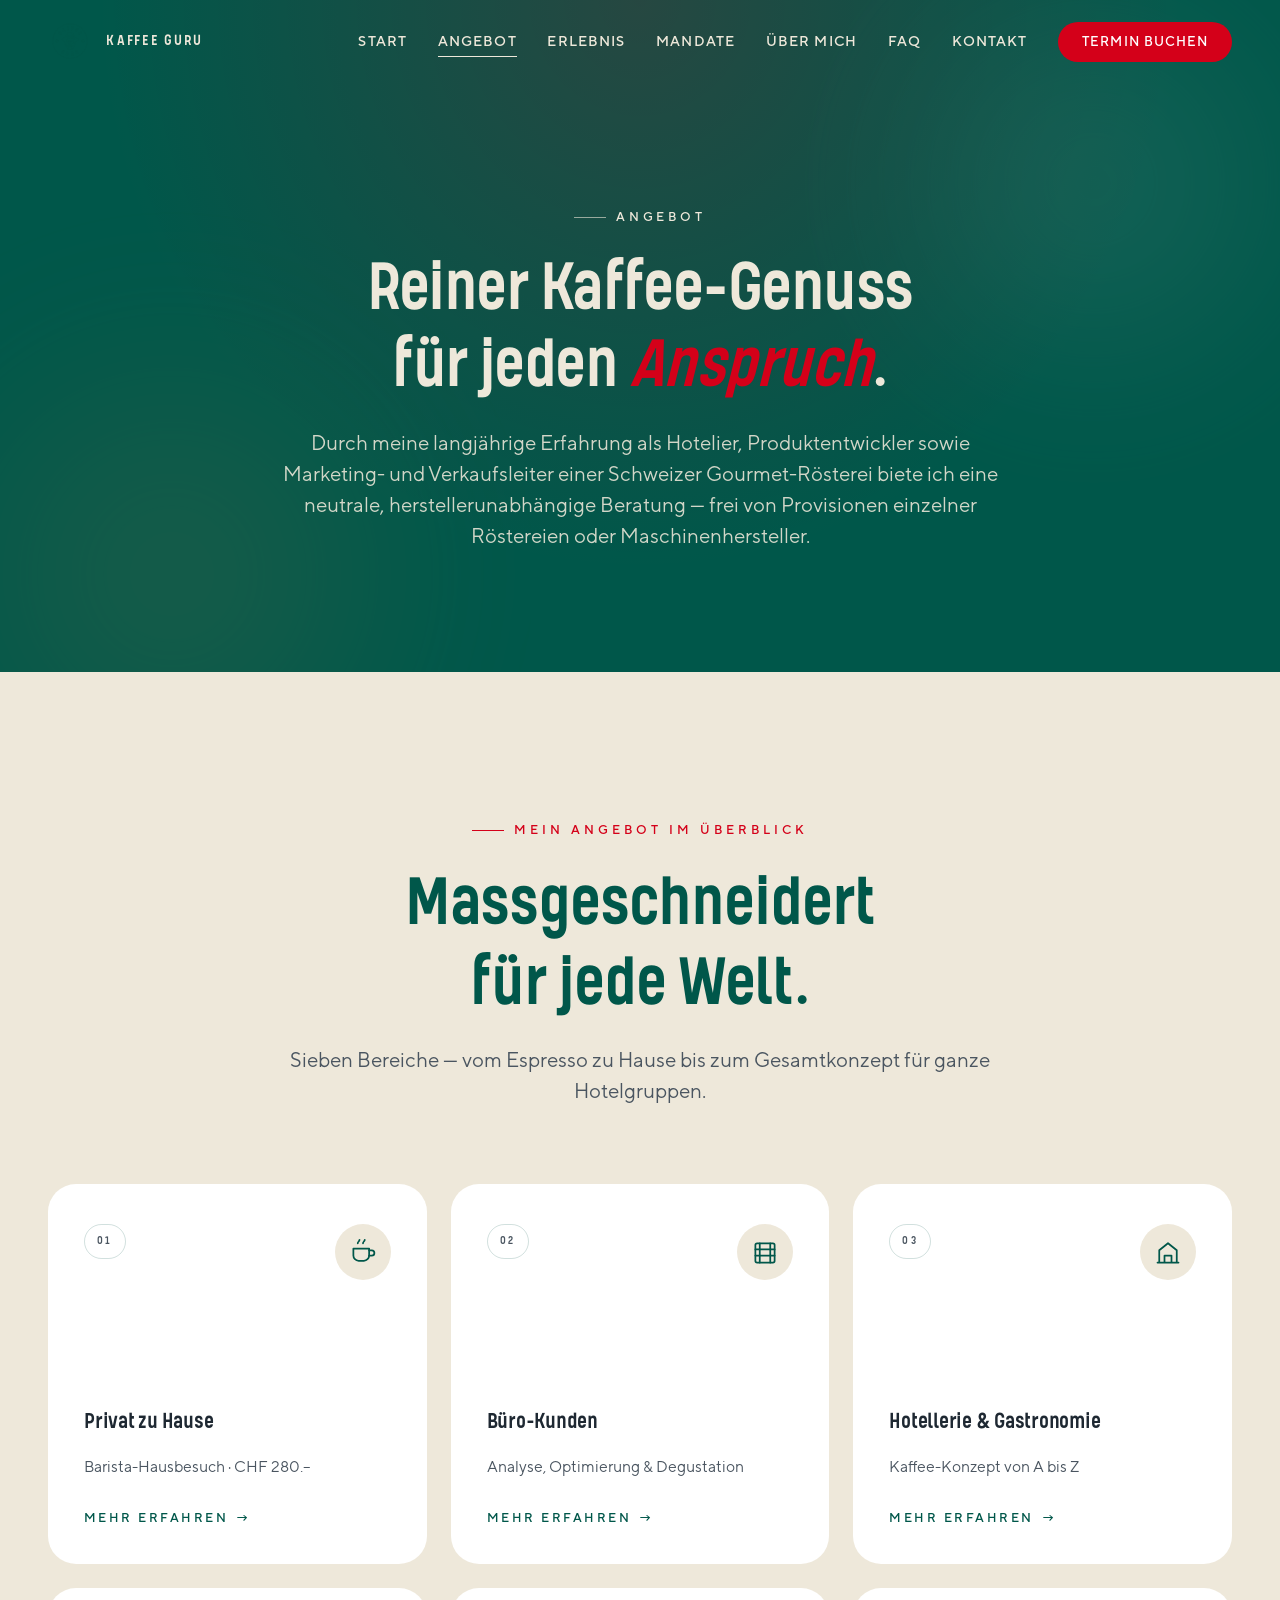
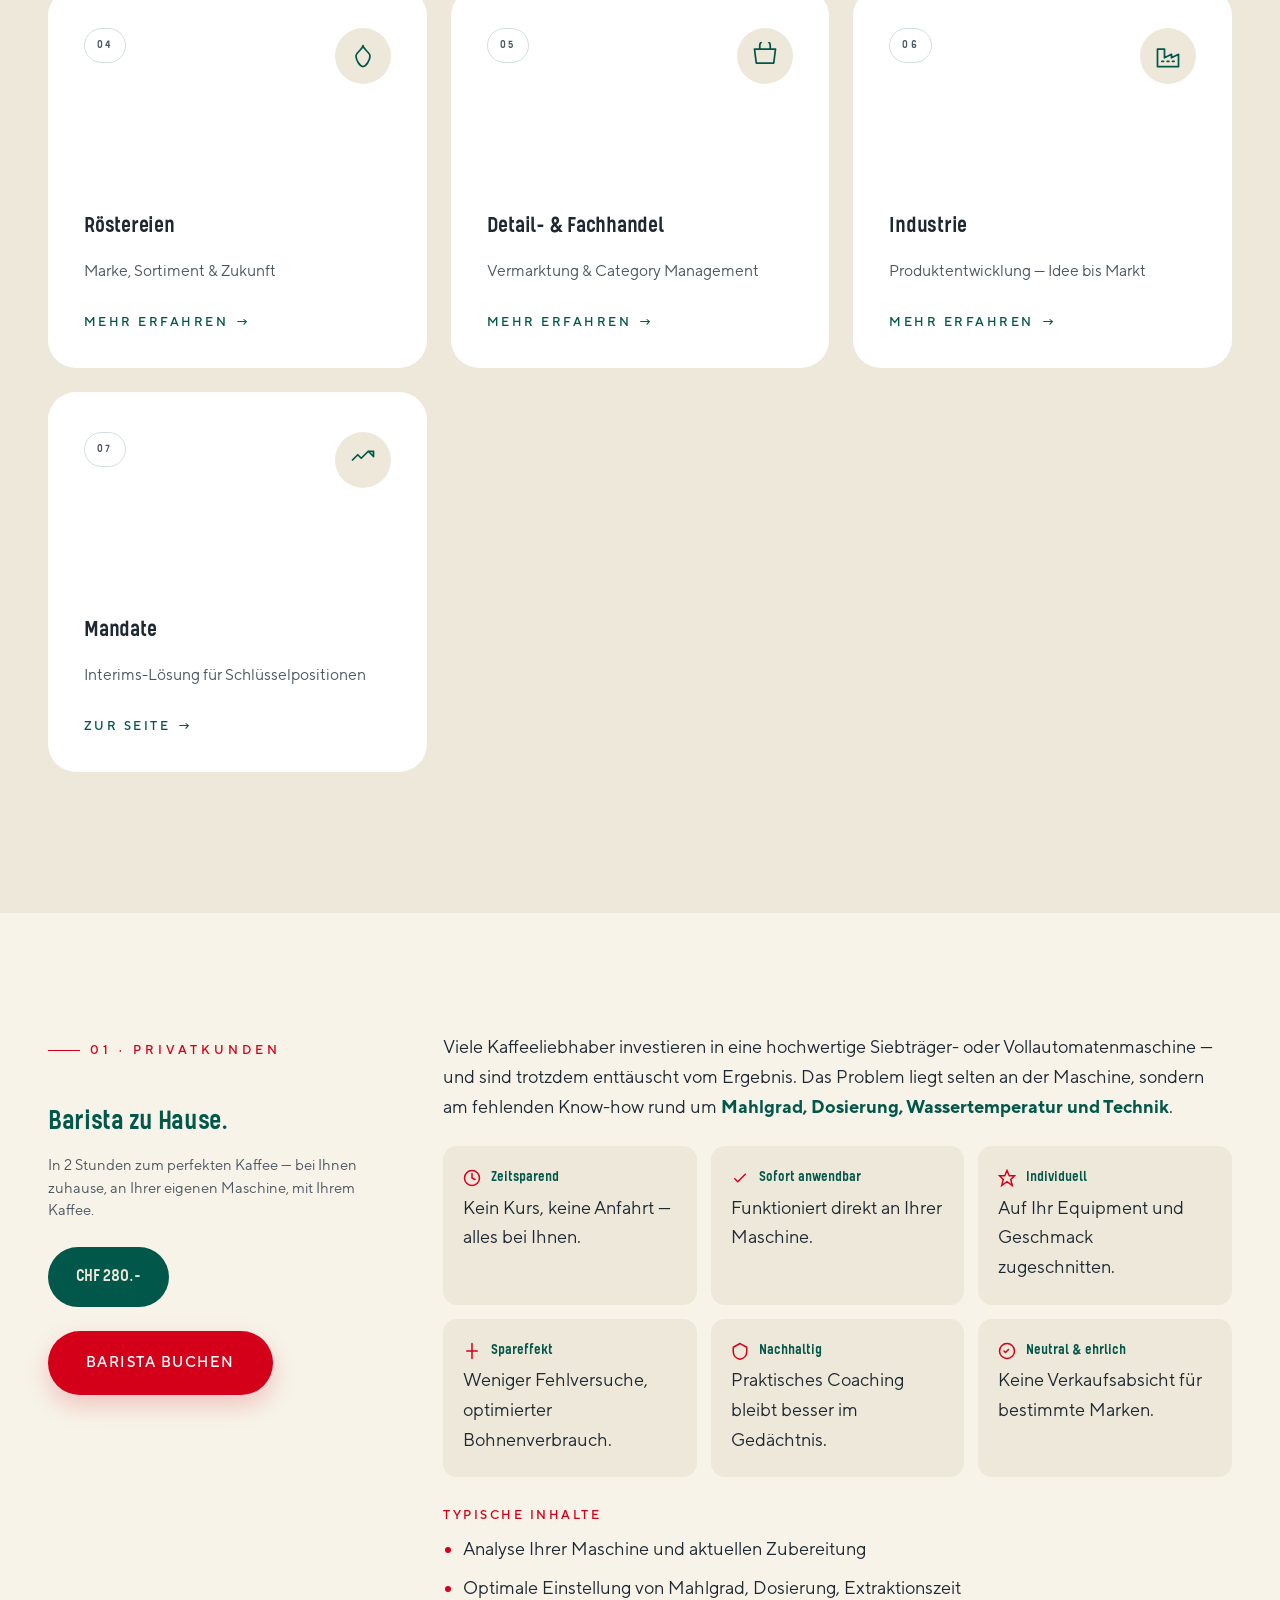
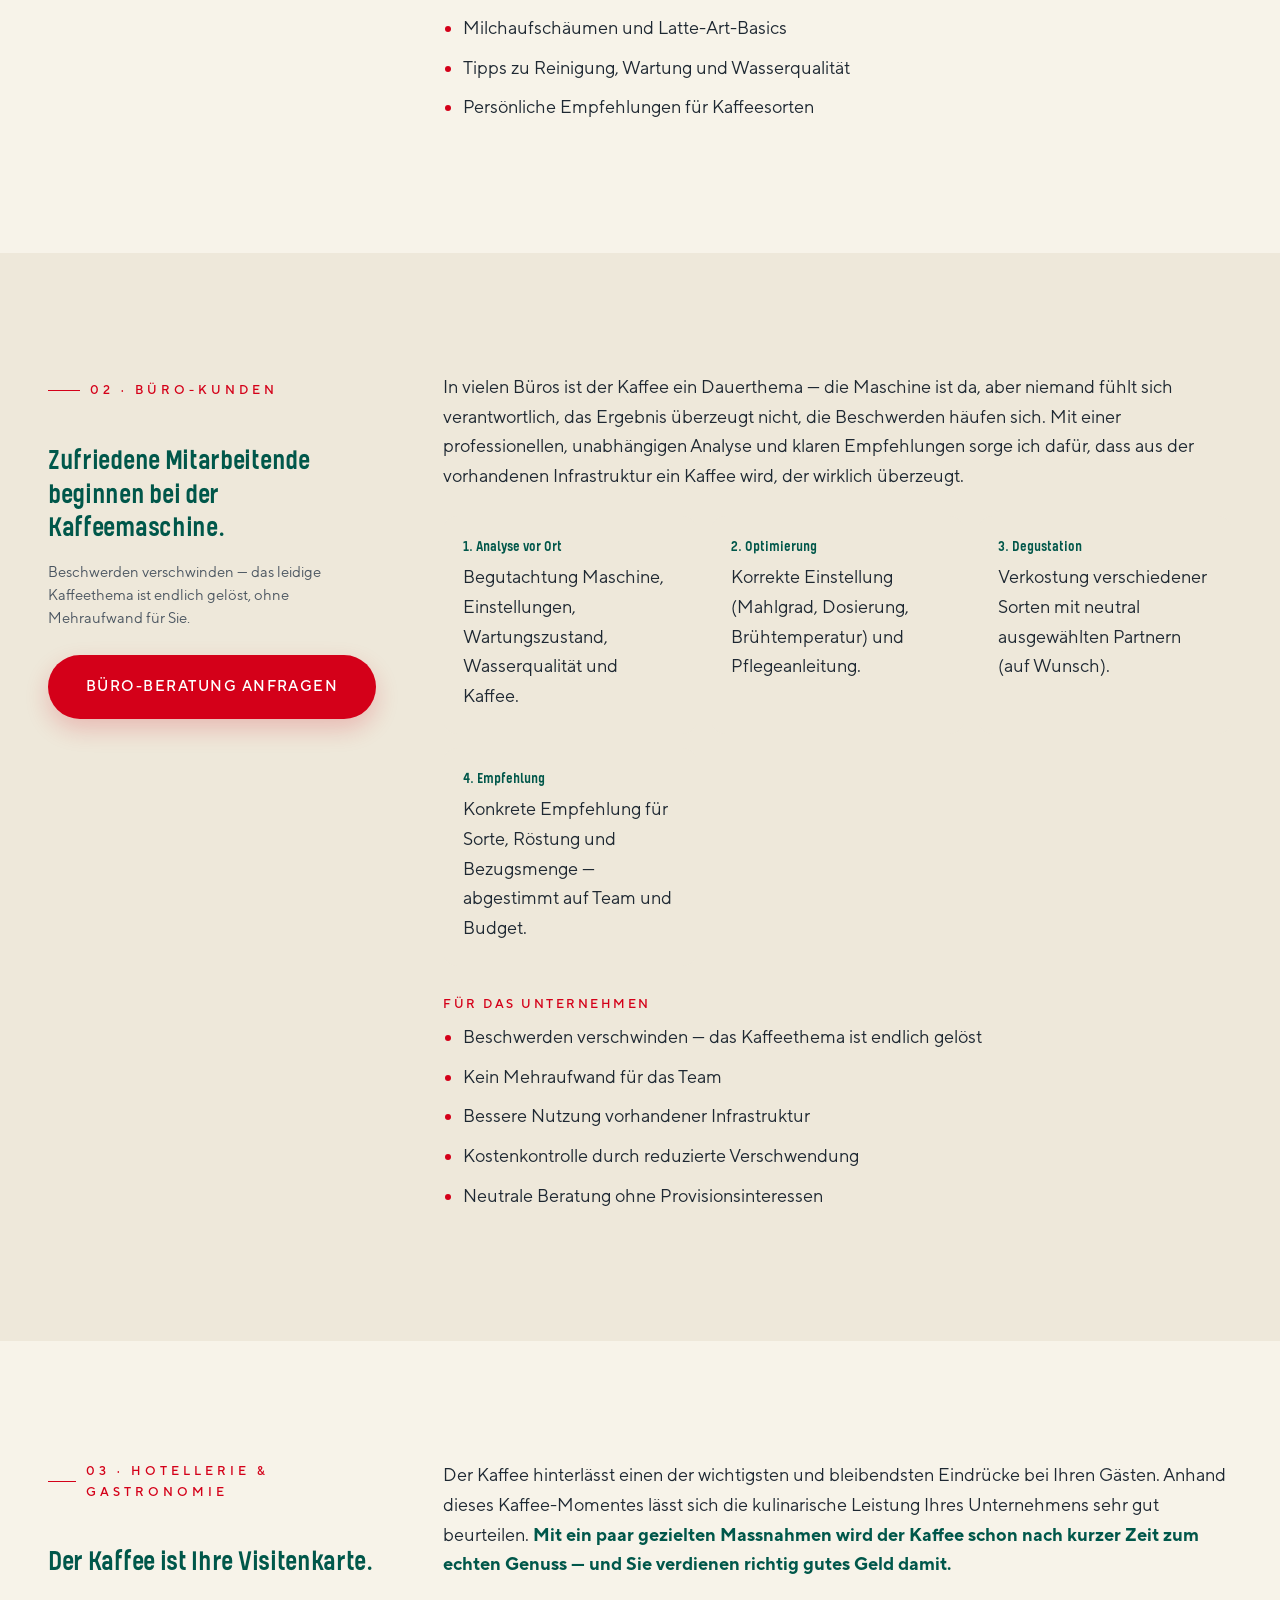
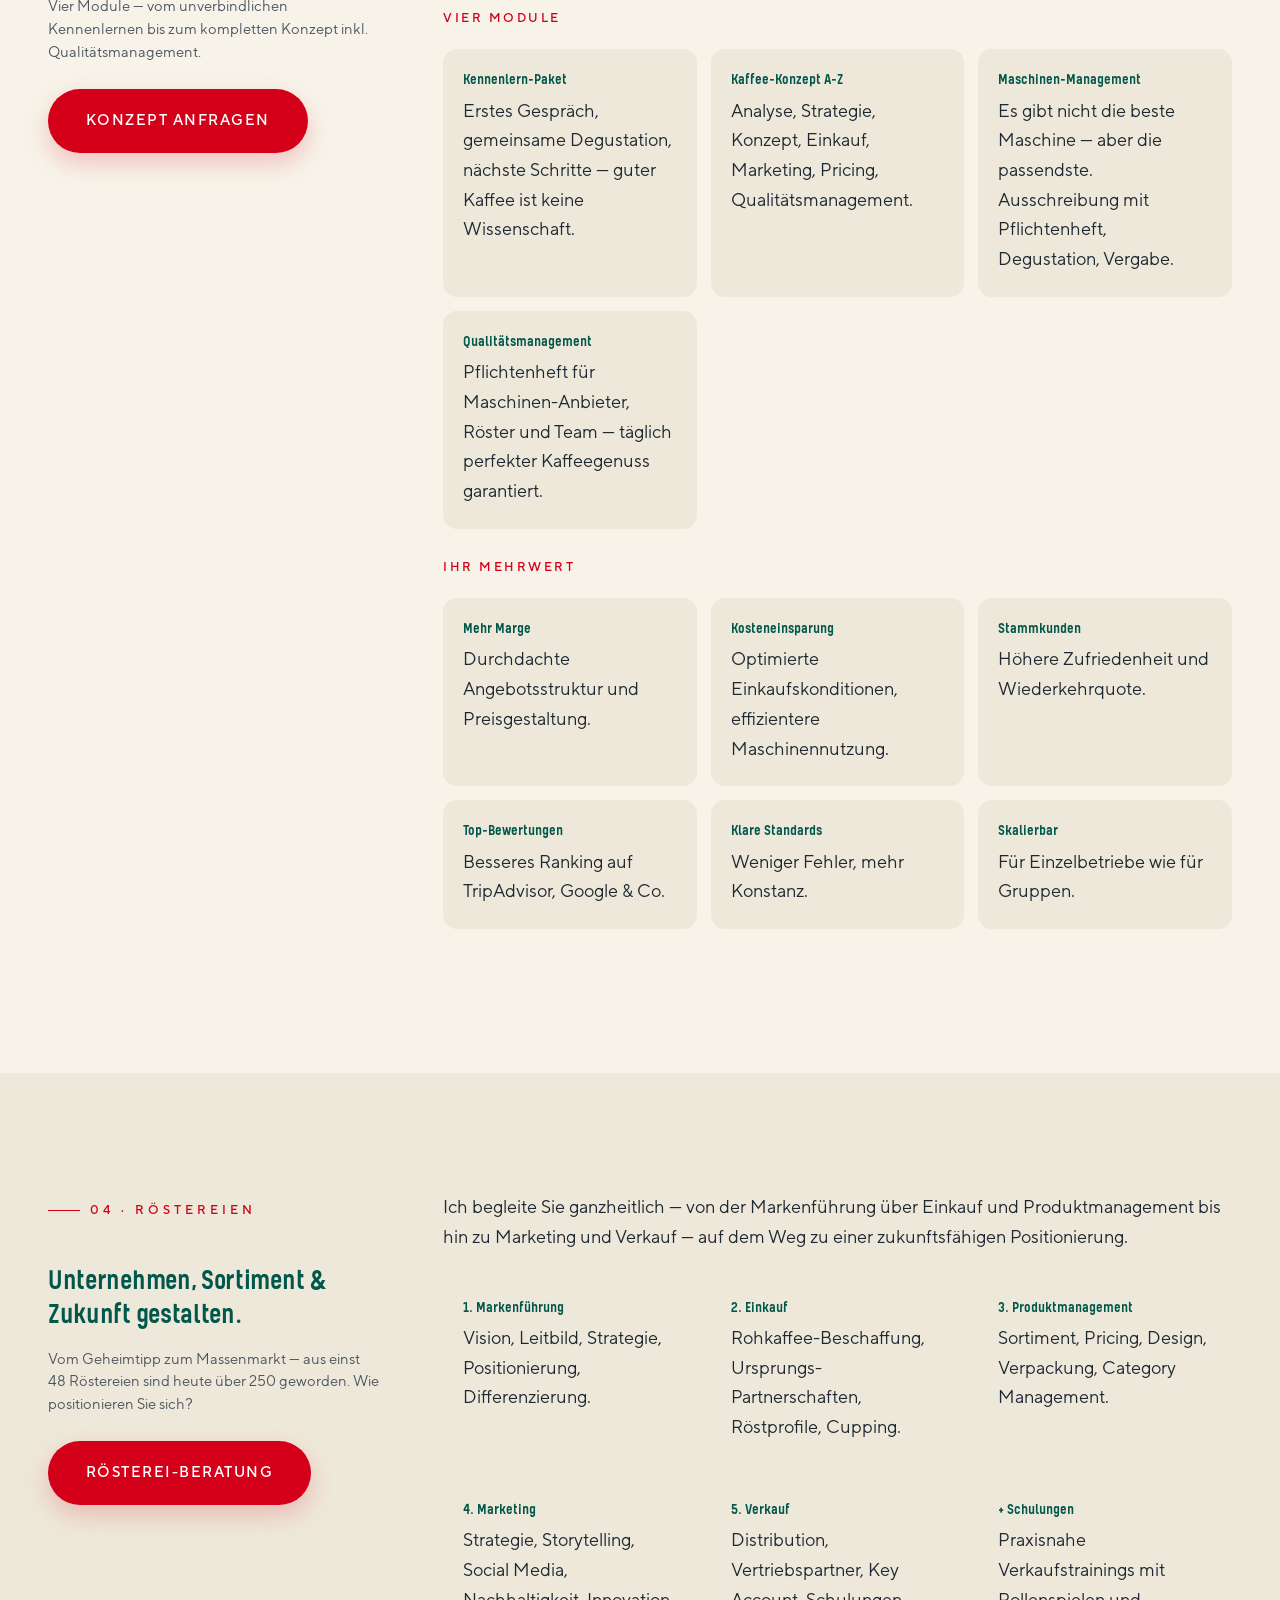
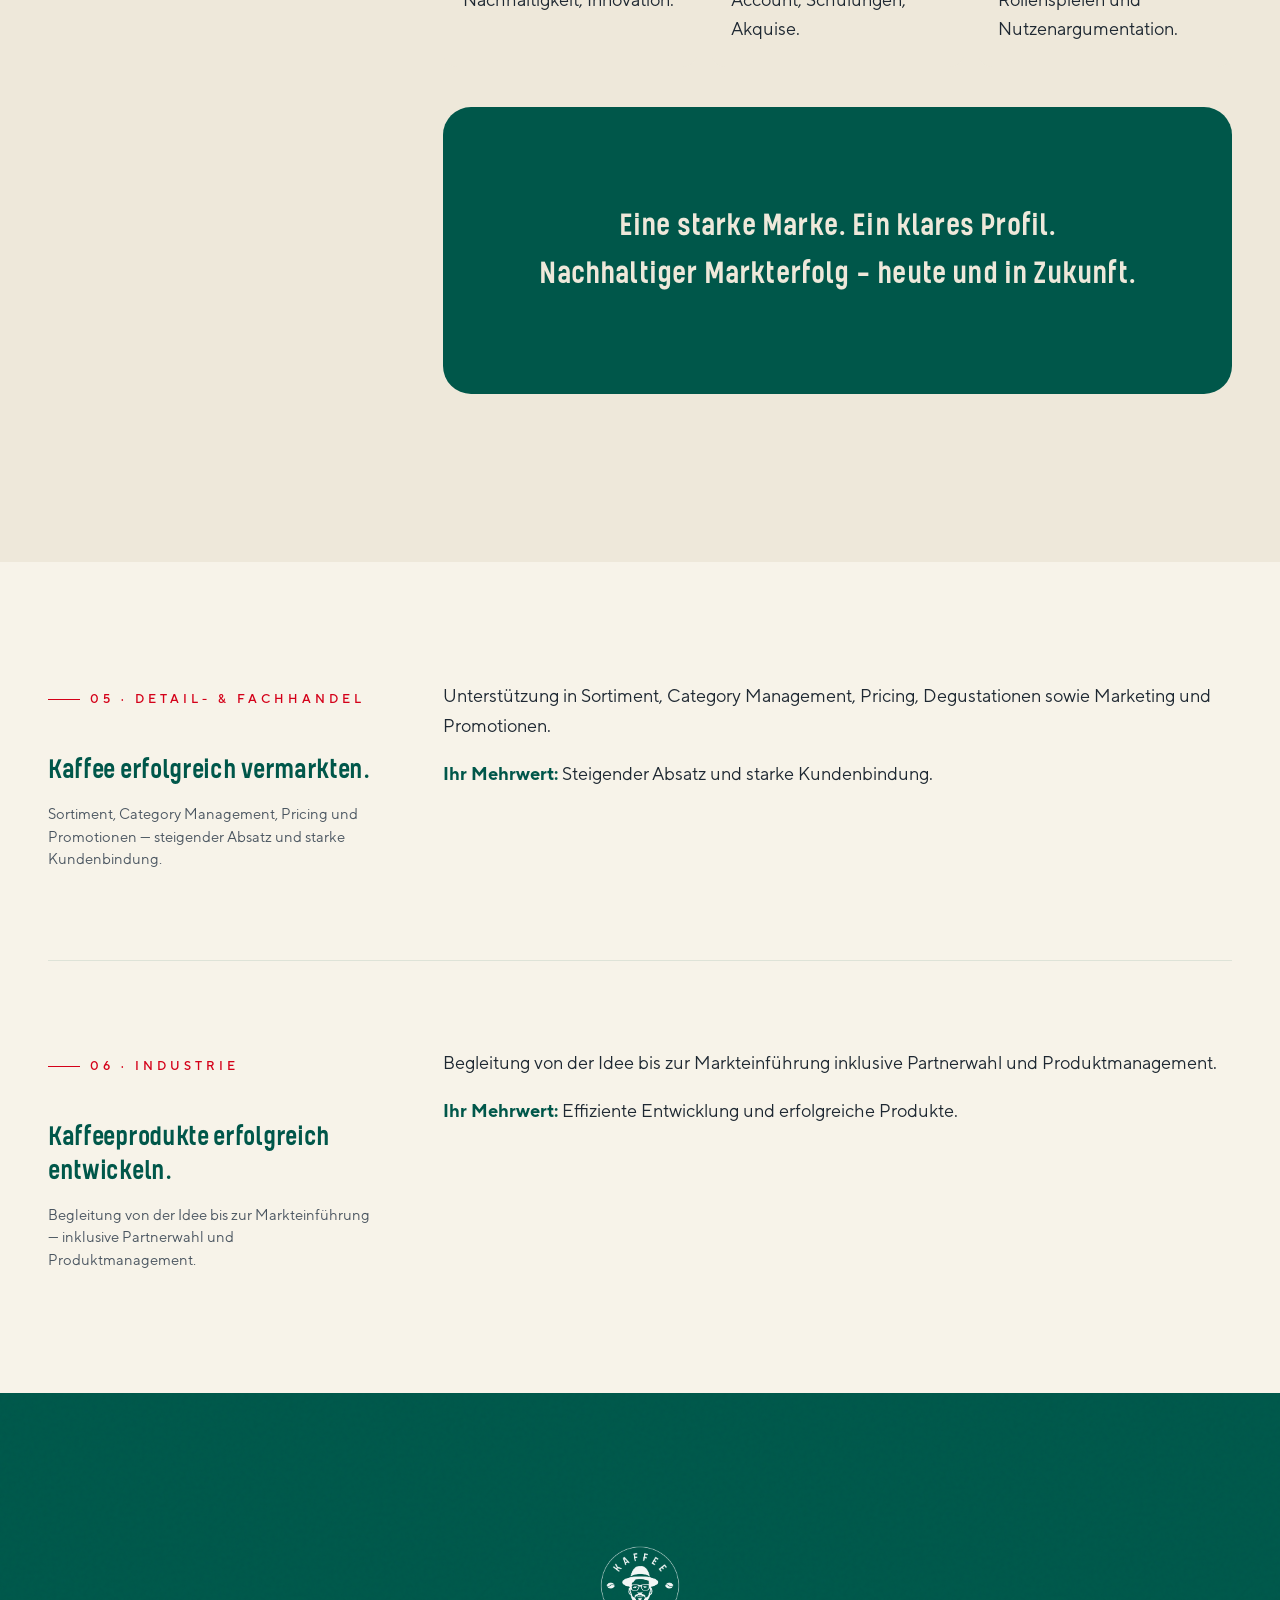
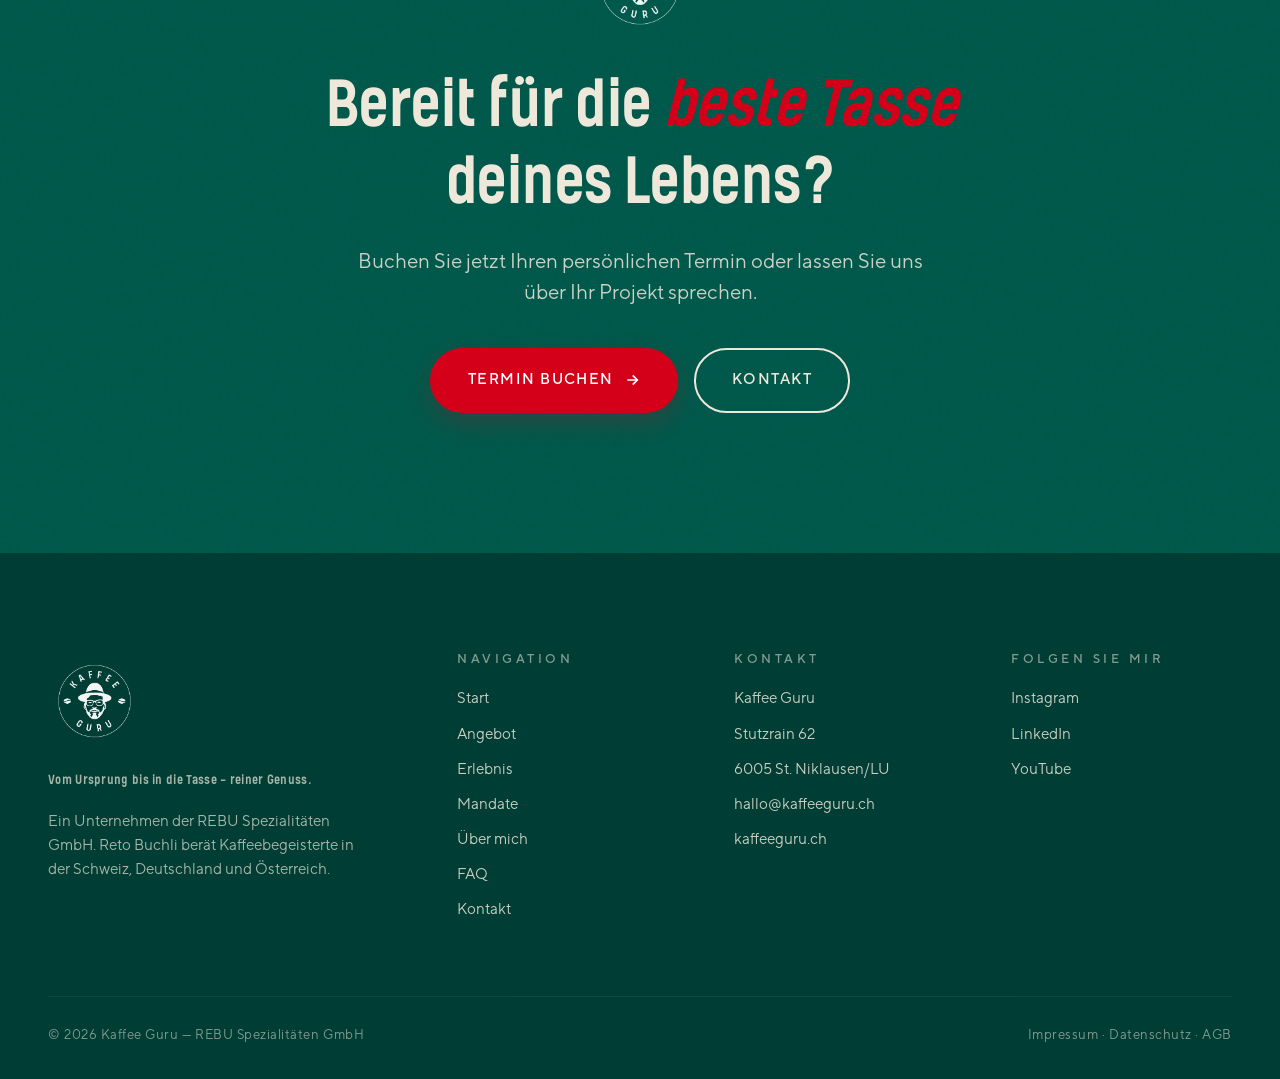
==== angebot.html @ b1303349 "Initial commit: Kaffee Guru Website (Editorial Premium Design)" ====
<!DOCTYPE html>
<html lang="de">
<head>
  <meta charset="UTF-8" />
  <meta name="viewport" content="width=device-width, initial-scale=1.0" />
  <title>Angebot — Kaffee Guru | Beratung & Coaching</title>
  <meta name="description" content="Neutrale, herstellerunabhängige Kaffeeberatung für Privat, Büro, Hotellerie, Gastronomie, Röstereien, Handel und Industrie." />
  <link rel="icon" href="assets/images/logo.png" type="image/png" />
  <link rel="stylesheet" href="css/styles.css?v=7" />
</head>
<body>

  <header class="site-header is-light">
    <nav class="nav">
      <a class="nav__brand" href="index.html">
        <img src="assets/images/logo.png" alt="Kaffee Guru" />
        <span>Kaffee Guru</span>
      </a>
      <button class="nav-toggle" aria-label="Menü öffnen">
        <span></span><span></span><span></span>
      </button>
      <ul class="nav__menu">
        <li><a href="index.html">Start</a></li>
        <li><a href="angebot.html" class="active">Angebot</a></li>
        <li><a href="erlebnis.html">Erlebnis</a></li>
        <li><a href="mandate.html">Mandate</a></li>
        <li><a href="ueber-mich.html">Über mich</a></li>
        <li><a href="faq.html">FAQ</a></li>
        <li><a href="kontakt.html">Kontakt</a></li>
        <li><a href="buchung.html" class="nav__cta">Termin buchen</a></li>
      </ul>
    </nav>
  </header>

  <main>

    <!-- SUBHERO -->
    <section class="subhero">
      <div class="subhero__bg-circle subhero__bg-circle--1"></div>
      <div class="subhero__bg-circle subhero__bg-circle--2"></div>
      <div class="container subhero__inner">
        <span class="eyebrow eyebrow--light eyebrow--center reveal">Angebot</span>
        <h1 class="reveal">Reiner Kaffee-Genuss<br>für jeden <em>Anspruch</em>.</h1>
        <p class="reveal" style="--reveal-delay: 0.1s;">
          Durch meine langjährige Erfahrung als Hotelier, Produktentwickler sowie Marketing- und Verkaufsleiter einer Schweizer Gourmet-Rösterei biete ich eine neutrale, herstellerunabhängige Beratung — frei von Provisionen einzelner Röstereien oder Maschinenhersteller.
        </p>
      </div>
    </section>

    <!-- QUICK NAV CARDS -->
    <section class="services">
      <div class="container">
        <div class="section-head section-head--center reveal">
          <span class="eyebrow">Mein Angebot im Überblick</span>
          <h2>Massgeschneidert<br>für jede Welt.</h2>
          <p>Sieben Bereiche — vom Espresso zu Hause bis zum Gesamtkonzept für ganze Hotelgruppen.</p>
        </div>

        <div class="services__inner">
          <a href="#privat" class="svc reveal">
            <div class="svc__head">
              <span class="svc__num">01</span>
              <div class="svc__icon">
                <svg viewBox="0 0 32 32" fill="none" stroke="currentColor" stroke-width="2" stroke-linecap="round" stroke-linejoin="round"><path d="M5 12h18v8a6 6 0 0 1-6 6h-6a6 6 0 0 1-6-6v-8z"/><path d="M23 14h3a3 3 0 0 1 0 6h-3"/><path d="M10 6c0-2 2-2 2-4M16 6c0-2 2-2 2-4"/></svg>
              </div>
            </div>
            <h3 class="svc__title">Privat zu Hause</h3>
            <p class="svc__desc">Barista-Hausbesuch · CHF 280.–</p>
            <span class="svc__cta">Mehr erfahren</span>
          </a>

          <a href="#buero" class="svc reveal" style="--reveal-delay: 0.08s;">
            <div class="svc__head">
              <span class="svc__num">02</span>
              <div class="svc__icon">
                <svg viewBox="0 0 32 32" fill="none" stroke="currentColor" stroke-width="2" stroke-linecap="round" stroke-linejoin="round"><rect x="5" y="6" width="22" height="22" rx="2"/><path d="M10 6v22M22 6v22M5 13h22M5 20h22"/></svg>
              </div>
            </div>
            <h3 class="svc__title">Büro-Kunden</h3>
            <p class="svc__desc">Analyse, Optimierung & Degustation</p>
            <span class="svc__cta">Mehr erfahren</span>
          </a>

          <a href="#hotellerie" class="svc reveal" style="--reveal-delay: 0.16s;">
            <div class="svc__head">
              <span class="svc__num">03</span>
              <div class="svc__icon">
                <svg viewBox="0 0 32 32" fill="none" stroke="currentColor" stroke-width="2" stroke-linecap="round" stroke-linejoin="round"><path d="M4 28h24M6 28V14l10-8 10 8v14M12 28v-8h8v8"/></svg>
              </div>
            </div>
            <h3 class="svc__title">Hotellerie & Gastronomie</h3>
            <p class="svc__desc">Kaffee-Konzept von A bis Z</p>
            <span class="svc__cta">Mehr erfahren</span>
          </a>

          <a href="#roestereien" class="svc reveal" style="--reveal-delay: 0.24s;">
            <div class="svc__head">
              <span class="svc__num">04</span>
              <div class="svc__icon">
                <svg viewBox="0 0 32 32" fill="none" stroke="currentColor" stroke-width="2" stroke-linecap="round" stroke-linejoin="round"><path d="M8 16c0-4 8-8 8-12 0 4 8 8 8 12s-4 12-8 12-8-8-8-12z"/></svg>
              </div>
            </div>
            <h3 class="svc__title">Röstereien</h3>
            <p class="svc__desc">Marke, Sortiment & Zukunft</p>
            <span class="svc__cta">Mehr erfahren</span>
          </a>

          <a href="#handel" class="svc reveal" style="--reveal-delay: 0.32s;">
            <div class="svc__head">
              <span class="svc__num">05</span>
              <div class="svc__icon">
                <svg viewBox="0 0 32 32" fill="none" stroke="currentColor" stroke-width="2" stroke-linecap="round" stroke-linejoin="round"><path d="M4 8h24l-2 16H6L4 8z"/><path d="M10 8V4a6 6 0 0 1 12 0v4"/></svg>
              </div>
            </div>
            <h3 class="svc__title">Detail- & Fachhandel</h3>
            <p class="svc__desc">Vermarktung & Category Management</p>
            <span class="svc__cta">Mehr erfahren</span>
          </a>

          <a href="#industrie" class="svc reveal" style="--reveal-delay: 0.40s;">
            <div class="svc__head">
              <span class="svc__num">06</span>
              <div class="svc__icon">
                <svg viewBox="0 0 32 32" fill="none" stroke="currentColor" stroke-width="2" stroke-linecap="round" stroke-linejoin="round"><path d="M4 28h24V14l-8 4v-4l-8 4V8H4z"/><path d="M9 22h2M15 22h2M21 22h2"/></svg>
              </div>
            </div>
            <h3 class="svc__title">Industrie</h3>
            <p class="svc__desc">Produktentwicklung — Idee bis Markt</p>
            <span class="svc__cta">Mehr erfahren</span>
          </a>

          <a href="mandate.html" class="svc reveal" style="--reveal-delay: 0.48s;">
            <div class="svc__head">
              <span class="svc__num">07</span>
              <div class="svc__icon">
                <svg viewBox="0 0 32 32" fill="none" stroke="currentColor" stroke-width="2" stroke-linecap="round" stroke-linejoin="round"><path d="M4 16l6-6 4 4 8-8 6 6M22 6h6v6"/></svg>
              </div>
            </div>
            <h3 class="svc__title">Mandate</h3>
            <p class="svc__desc">Interims-Lösung für Schlüsselpositionen</p>
            <span class="svc__cta">Zur Seite</span>
          </a>
        </div>
      </div>
    </section>

    <!-- PRIVAT FEATURE -->
    <section id="privat" class="feature-rows" style="background: var(--beige-soft); padding: 32px 0;">
      <div class="container">
        <div class="feature">
          <div class="feature__label reveal">
            <span class="eyebrow">01 · Privatkunden</span>
            <h3>Barista zu Hause.</h3>
            <p class="feature__label-hint">In 2 Stunden zum perfekten Kaffee — bei Ihnen zuhause, an Ihrer eigenen Maschine, mit Ihrem Kaffee.</p>
            <div class="feature__price-tag">CHF 280.–</div>
            <a href="kontakt.html?betreff=Barista buchen" class="btn btn--primary" style="margin-top: 16px;">Barista buchen</a>
          </div>
          <div class="feature__body reveal" style="--reveal-delay: 0.1s;">
            <p>Viele Kaffeeliebhaber investieren in eine hochwertige Siebträger- oder Vollautomatenmaschine — und sind trotzdem enttäuscht vom Ergebnis. Das Problem liegt selten an der Maschine, sondern am fehlenden Know-how rund um <strong>Mahlgrad, Dosierung, Wassertemperatur und Technik</strong>.</p>

            <div class="feature__chips">
              <div class="feature__chip">
                <div class="feature__chip-title"><svg viewBox="0 0 24 24" fill="none" stroke="currentColor" stroke-width="2" stroke-linecap="round"><circle cx="12" cy="12" r="10"/><path d="M12 6v6l4 2"/></svg>Zeitsparend</div>
                <p class="feature__chip-desc">Kein Kurs, keine Anfahrt — alles bei Ihnen.</p>
              </div>
              <div class="feature__chip">
                <div class="feature__chip-title"><svg viewBox="0 0 24 24" fill="none" stroke="currentColor" stroke-width="2" stroke-linecap="round"><path d="M5 13l4 4L19 7"/></svg>Sofort anwendbar</div>
                <p class="feature__chip-desc">Funktioniert direkt an Ihrer Maschine.</p>
              </div>
              <div class="feature__chip">
                <div class="feature__chip-title"><svg viewBox="0 0 24 24" fill="none" stroke="currentColor" stroke-width="2" stroke-linecap="round"><path d="M12 2l3 7h7l-5 5 2 8-7-5-7 5 2-8-5-5h7z"/></svg>Individuell</div>
                <p class="feature__chip-desc">Auf Ihr Equipment und Geschmack zugeschnitten.</p>
              </div>
              <div class="feature__chip">
                <div class="feature__chip-title"><svg viewBox="0 0 24 24" fill="none" stroke="currentColor" stroke-width="2" stroke-linecap="round"><path d="M12 2v20M5 12h14"/></svg>Spareffekt</div>
                <p class="feature__chip-desc">Weniger Fehlversuche, optimierter Bohnenverbrauch.</p>
              </div>
              <div class="feature__chip">
                <div class="feature__chip-title"><svg viewBox="0 0 24 24" fill="none" stroke="currentColor" stroke-width="2" stroke-linecap="round"><path d="M12 2L3 7v6c0 5 4 9 9 10 5-1 9-5 9-10V7z"/></svg>Nachhaltig</div>
                <p class="feature__chip-desc">Praktisches Coaching bleibt besser im Gedächtnis.</p>
              </div>
              <div class="feature__chip">
                <div class="feature__chip-title"><svg viewBox="0 0 24 24" fill="none" stroke="currentColor" stroke-width="2" stroke-linecap="round"><circle cx="12" cy="12" r="10"/><path d="M8 12l2 2 4-4"/></svg>Neutral & ehrlich</div>
                <p class="feature__chip-desc">Keine Verkaufsabsicht für bestimmte Marken.</p>
              </div>
            </div>

            <h4 style="font-family: var(--font-body); color: var(--red); font-size: 0.78rem; letter-spacing: 0.2em; text-transform: uppercase; margin: 32px 0 12px;">Typische Inhalte</h4>
            <ul>
              <li>Analyse Ihrer Maschine und aktuellen Zubereitung</li>
              <li>Optimale Einstellung von Mahlgrad, Dosierung, Extraktionszeit</li>
              <li>Milchaufschäumen und Latte-Art-Basics</li>
              <li>Tipps zu Reinigung, Wartung und Wasserqualität</li>
              <li>Persönliche Empfehlungen für Kaffeesorten</li>
            </ul>
          </div>
        </div>
      </div>
    </section>

    <!-- BÜRO FEATURE -->
    <section id="buero" class="feature-rows" style="background: var(--beige); padding: 32px 0;">
      <div class="container">
        <div class="feature">
          <div class="feature__label reveal">
            <span class="eyebrow">02 · Büro-Kunden</span>
            <h3>Zufriedene Mitarbeitende beginnen bei der Kaffeemaschine.</h3>
            <p class="feature__label-hint">Beschwerden verschwinden — das leidige Kaffeethema ist endlich gelöst, ohne Mehraufwand für Sie.</p>
            <a href="kontakt.html?betreff=Büro-Beratung" class="btn btn--primary" style="margin-top: 24px;">Büro-Beratung anfragen</a>
          </div>
          <div class="feature__body reveal" style="--reveal-delay: 0.1s;">
            <p>In vielen Büros ist der Kaffee ein Dauerthema — die Maschine ist da, aber niemand fühlt sich verantwortlich, das Ergebnis überzeugt nicht, die Beschwerden häufen sich. Mit einer professionellen, unabhängigen Analyse und klaren Empfehlungen sorge ich dafür, dass aus der vorhandenen Infrastruktur ein Kaffee wird, der wirklich überzeugt.</p>

            <div class="feature__chips">
              <div class="feature__chip"><div class="feature__chip-title">1. Analyse vor Ort</div><p class="feature__chip-desc">Begutachtung Maschine, Einstellungen, Wartungszustand, Wasserqualität und Kaffee.</p></div>
              <div class="feature__chip"><div class="feature__chip-title">2. Optimierung</div><p class="feature__chip-desc">Korrekte Einstellung (Mahlgrad, Dosierung, Brühtemperatur) und Pflegeanleitung.</p></div>
              <div class="feature__chip"><div class="feature__chip-title">3. Degustation</div><p class="feature__chip-desc">Verkostung verschiedener Sorten mit neutral ausgewählten Partnern (auf Wunsch).</p></div>
              <div class="feature__chip"><div class="feature__chip-title">4. Empfehlung</div><p class="feature__chip-desc">Konkrete Empfehlung für Sorte, Röstung und Bezugsmenge — abgestimmt auf Team und Budget.</p></div>
            </div>

            <h4 style="font-family: var(--font-body); color: var(--red); font-size: 0.78rem; letter-spacing: 0.2em; text-transform: uppercase; margin: 32px 0 12px;">Für das Unternehmen</h4>
            <ul>
              <li>Beschwerden verschwinden — das Kaffeethema ist endlich gelöst</li>
              <li>Kein Mehraufwand für das Team</li>
              <li>Bessere Nutzung vorhandener Infrastruktur</li>
              <li>Kostenkontrolle durch reduzierte Verschwendung</li>
              <li>Neutrale Beratung ohne Provisionsinteressen</li>
            </ul>
          </div>
        </div>
      </div>
    </section>

    <!-- HOTELLERIE FEATURE -->
    <section id="hotellerie" class="feature-rows" style="background: var(--beige-soft); padding: 32px 0;">
      <div class="container">
        <div class="feature">
          <div class="feature__label reveal">
            <span class="eyebrow">03 · Hotellerie & Gastronomie</span>
            <h3>Der Kaffee ist Ihre Visitenkarte.</h3>
            <p class="feature__label-hint">Vier Module — vom unverbindlichen Kennenlernen bis zum kompletten Konzept inkl. Qualitätsmanagement.</p>
            <a href="kontakt.html?betreff=Hotellerie-Konzept" class="btn btn--primary" style="margin-top: 24px;">Konzept anfragen</a>
          </div>
          <div class="feature__body reveal" style="--reveal-delay: 0.1s;">
            <p>Der Kaffee hinterlässt einen der wichtigsten und bleibendsten Eindrücke bei Ihren Gästen. Anhand dieses Kaffee-Momentes lässt sich die kulinarische Leistung Ihres Unternehmens sehr gut beurteilen. <strong>Mit ein paar gezielten Massnahmen wird der Kaffee schon nach kurzer Zeit zum echten Genuss — und Sie verdienen richtig gutes Geld damit.</strong></p>

            <h4 style="font-family: var(--font-body); color: var(--red); font-size: 0.78rem; letter-spacing: 0.2em; text-transform: uppercase; margin: 32px 0 12px;">Vier Module</h4>
            <div class="feature__chips">
              <div class="feature__chip"><div class="feature__chip-title">Kennenlern-Paket</div><p class="feature__chip-desc">Erstes Gespräch, gemeinsame Degustation, nächste Schritte — guter Kaffee ist keine Wissenschaft.</p></div>
              <div class="feature__chip"><div class="feature__chip-title">Kaffee-Konzept A–Z</div><p class="feature__chip-desc">Analyse, Strategie, Konzept, Einkauf, Marketing, Pricing, Qualitätsmanagement.</p></div>
              <div class="feature__chip"><div class="feature__chip-title">Maschinen-Management</div><p class="feature__chip-desc">Es gibt nicht die beste Maschine — aber die passendste. Ausschreibung mit Pflichtenheft, Degustation, Vergabe.</p></div>
              <div class="feature__chip"><div class="feature__chip-title">Qualitätsmanagement</div><p class="feature__chip-desc">Pflichtenheft für Maschinen-Anbieter, Röster und Team — täglich perfekter Kaffeegenuss garantiert.</p></div>
            </div>

            <h4 style="font-family: var(--font-body); color: var(--red); font-size: 0.78rem; letter-spacing: 0.2em; text-transform: uppercase; margin: 32px 0 12px;">Ihr Mehrwert</h4>
            <div class="feature__chips">
              <div class="feature__chip"><div class="feature__chip-title">Mehr Marge</div><p class="feature__chip-desc">Durchdachte Angebotsstruktur und Preisgestaltung.</p></div>
              <div class="feature__chip"><div class="feature__chip-title">Kosteneinsparung</div><p class="feature__chip-desc">Optimierte Einkaufskonditionen, effizientere Maschinennutzung.</p></div>
              <div class="feature__chip"><div class="feature__chip-title">Stammkunden</div><p class="feature__chip-desc">Höhere Zufriedenheit und Wiederkehrquote.</p></div>
              <div class="feature__chip"><div class="feature__chip-title">Top-Bewertungen</div><p class="feature__chip-desc">Besseres Ranking auf TripAdvisor, Google & Co.</p></div>
              <div class="feature__chip"><div class="feature__chip-title">Klare Standards</div><p class="feature__chip-desc">Weniger Fehler, mehr Konstanz.</p></div>
              <div class="feature__chip"><div class="feature__chip-title">Skalierbar</div><p class="feature__chip-desc">Für Einzelbetriebe wie für Gruppen.</p></div>
            </div>
          </div>
        </div>
      </div>
    </section>

    <!-- RÖSTEREIEN FEATURE -->
    <section id="roestereien" class="feature-rows" style="background: var(--beige); padding: 32px 0;">
      <div class="container">
        <div class="feature">
          <div class="feature__label reveal">
            <span class="eyebrow">04 · Röstereien</span>
            <h3>Unternehmen, Sortiment & Zukunft gestalten.</h3>
            <p class="feature__label-hint">Vom Geheimtipp zum Massenmarkt — aus einst 48 Röstereien sind heute über 250 geworden. Wie positionieren Sie sich?</p>
            <a href="kontakt.html?betreff=Rösterei-Beratung" class="btn btn--primary" style="margin-top: 24px;">Rösterei-Beratung</a>
          </div>
          <div class="feature__body reveal" style="--reveal-delay: 0.1s;">
            <p>Ich begleite Sie ganzheitlich — von der Markenführung über Einkauf und Produktmanagement bis hin zu Marketing und Verkauf — auf dem Weg zu einer zukunftsfähigen Positionierung.</p>

            <div class="feature__chips">
              <div class="feature__chip"><div class="feature__chip-title">1. Marken­führung</div><p class="feature__chip-desc">Vision, Leitbild, Strategie, Positionierung, Differenzierung.</p></div>
              <div class="feature__chip"><div class="feature__chip-title">2. Einkauf</div><p class="feature__chip-desc">Rohkaffee-Beschaffung, Ursprungs-Partnerschaften, Röstprofile, Cupping.</p></div>
              <div class="feature__chip"><div class="feature__chip-title">3. Produkt­management</div><p class="feature__chip-desc">Sortiment, Pricing, Design, Verpackung, Category Management.</p></div>
              <div class="feature__chip"><div class="feature__chip-title">4. Marketing</div><p class="feature__chip-desc">Strategie, Storytelling, Social Media, Nachhaltigkeit, Innovation.</p></div>
              <div class="feature__chip"><div class="feature__chip-title">5. Verkauf</div><p class="feature__chip-desc">Distribution, Vertriebspartner, Key Account, Schulungen, Akquise.</p></div>
              <div class="feature__chip"><div class="feature__chip-title">+ Schulungen</div><p class="feature__chip-desc">Praxisnahe Verkaufstrainings mit Rollenspielen und Nutzenargumentation.</p></div>
            </div>

            <div class="quote-block reveal" style="margin-top: 40px;">
              <blockquote>Eine starke Marke. Ein klares Profil.<br>Nachhaltiger Markterfolg — heute und in Zukunft.</blockquote>
            </div>
          </div>
        </div>
      </div>
    </section>

    <!-- HANDEL + INDUSTRIE FEATURE -->
    <section id="handel" class="feature-rows" style="background: var(--beige-soft); padding: 32px 0;">
      <div class="container">
        <div class="feature">
          <div class="feature__label reveal">
            <span class="eyebrow">05 · Detail- & Fachhandel</span>
            <h3>Kaffee erfolgreich vermarkten.</h3>
            <p class="feature__label-hint">Sortiment, Category Management, Pricing und Promotionen — steigender Absatz und starke Kundenbindung.</p>
          </div>
          <div class="feature__body reveal" style="--reveal-delay: 0.1s;">
            <p>Unterstützung in Sortiment, Category Management, Pricing, Degustationen sowie Marketing und Promotionen.</p>
            <p><strong>Ihr Mehrwert:</strong> Steigender Absatz und starke Kundenbindung.</p>
          </div>
        </div>

        <div id="industrie" class="feature">
          <div class="feature__label reveal">
            <span class="eyebrow">06 · Industrie</span>
            <h3>Kaffeeprodukte erfolgreich entwickeln.</h3>
            <p class="feature__label-hint">Begleitung von der Idee bis zur Markteinführung — inklusive Partnerwahl und Produktmanagement.</p>
          </div>
          <div class="feature__body reveal" style="--reveal-delay: 0.1s;">
            <p>Begleitung von der Idee bis zur Markteinführung inklusive Partnerwahl und Produktmanagement.</p>
            <p><strong>Ihr Mehrwert:</strong> Effiziente Entwicklung und erfolgreiche Produkte.</p>
          </div>
        </div>
      </div>
    </section>

    <!-- BIG CTA -->
    <section class="big-cta">
      <div class="container container--narrow">
        <div class="reveal">
          <img src="assets/images/logo.png" alt="" class="big-cta__logo" />
          <h2>Bereit für die <em>beste Tasse</em><br>deines Lebens?</h2>
          <p>Buchen Sie jetzt Ihren persönlichen Termin oder lassen Sie uns über Ihr Projekt sprechen.</p>
          <div class="big-cta__ctas">
            <a href="buchung.html" class="btn btn--primary">Termin buchen
              <svg viewBox="0 0 24 24" fill="none" stroke="currentColor" stroke-width="2.5"><path d="M5 12h14M13 5l7 7-7 7"/></svg>
            </a>
            <a href="kontakt.html" class="btn btn--outline-light">Kontakt</a>
          </div>
        </div>
      </div>
    </section>

  </main>

  <footer class="site-footer">
    <div class="container">
      <div class="footer__grid">
        <div class="footer__brand">
          <img src="assets/images/logo.png" alt="Kaffee Guru" />
          <p class="footer__brand-tagline">Vom Ursprung bis in die Tasse — reiner Genuss.</p>
          <p>Ein Unternehmen der REBU Spezialitäten GmbH. Reto Buchli berät Kaffeebegeisterte in der Schweiz, Deutschland und Österreich.</p>
        </div>
        <div>
          <h5>Navigation</h5>
          <ul>
            <li><a href="index.html">Start</a></li>
            <li><a href="angebot.html">Angebot</a></li>
            <li><a href="erlebnis.html">Erlebnis</a></li>
            <li><a href="mandate.html">Mandate</a></li>
            <li><a href="ueber-mich.html">Über mich</a></li>
            <li><a href="faq.html">FAQ</a></li>
            <li><a href="kontakt.html">Kontakt</a></li>
          </ul>
        </div>
        <div>
          <h5>Kontakt</h5>
          <ul>
            <li>Kaffee Guru</li>
            <li>Stutzrain 62</li>
            <li>6005 St. Niklausen/LU</li>
            <li><a href="mailto:hallo@kaffeeguru.ch">hallo@kaffeeguru.ch</a></li>
            <li><a href="https://kaffeeguru.ch">kaffeeguru.ch</a></li>
          </ul>
        </div>
        <div>
          <h5>Folgen Sie mir</h5>
          <ul>
            <li><a href="#">Instagram</a></li>
            <li><a href="#">LinkedIn</a></li>
            <li><a href="#">YouTube</a></li>
          </ul>
        </div>
      </div>
      <div class="footer__bottom">
        <span>© 2026 Kaffee Guru — REBU Spezialitäten GmbH</span>
        <span>Impressum · Datenschutz · AGB</span>
      </div>
    </div>
  </footer>

  <script src="js/script.js?v=7"></script>
</body>
</html>
---- css/styles.css ----
/* ====================================================================
   KAFFEE GURU — Editorial Premium Stylesheet
   Brand-konform nach Markenelemente Manual
   ==================================================================== */

@font-face {
  font-family: 'TT Norms Pro';
  src: url('../assets/fonts/TTNormsPro-Regular.otf') format('opentype');
  font-weight: 400; font-style: normal; font-display: swap;
}
@font-face {
  font-family: 'TT Norms Pro';
  src: url('../assets/fonts/TTNormsPro-Medium.otf') format('opentype');
  font-weight: 500; font-style: normal; font-display: swap;
}
@font-face {
  font-family: 'TT Norms Pro';
  src: url('../assets/fonts/TTNormsPro-Bold.otf') format('opentype');
  font-weight: 700; font-style: normal; font-display: swap;
}
@font-face {
  font-family: 'Kelpt Sans B1';
  src: url('../assets/fonts/KelptSansB1-Medium.otf') format('opentype');
  font-weight: 500; font-style: normal; font-display: swap;
}

:root {
  /* Brand colors */
  --green: #00574A;
  --green-deep: #003D34;
  --green-soft: #4A8077;
  --red: #D40019;
  --red-deep: #A50014;
  --beige: #EEE8DA;
  --beige-soft: #F7F3E9;
  --beige-deep: #D9D1B8;
  --brown: #9E7A42;
  --brown-soft: #C4A47A;
  --ink: #1E2832;
  --ink-soft: #4A5560;
  --white: #FFFFFF;

  /* Fluid type scale */
  --display-xl: clamp(3.5rem, 9vw, 8rem);
  --display-lg: clamp(2.8rem, 6vw, 5rem);
  --display-md: clamp(2.2rem, 4.5vw, 3.6rem);
  --display-sm: clamp(1.6rem, 2.8vw, 2.2rem);
  --body-xl: clamp(1.2rem, 1.6vw, 1.4rem);
  --body-lg: 1.125rem;
  --body: 1rem;
  --body-sm: 0.92rem;
  --eyebrow: 0.78rem;

  /* Spacing */
  --space-3xs: 4px;
  --space-2xs: 8px;
  --space-xs: 16px;
  --space-sm: 24px;
  --space-md: 40px;
  --space-lg: 64px;
  --space-xl: 96px;
  --space-2xl: 140px;
  --section-y: clamp(80px, 11vw, 160px);

  /* Layout */
  --container: 1280px;
  --container-narrow: 880px;
  --container-text: 720px;

  /* Visual */
  --radius-sm: 6px;
  --radius: 14px;
  --radius-lg: 28px;
  --radius-xl: 40px;
  --shadow-sm: 0 4px 16px rgba(0, 0, 0, 0.06);
  --shadow: 0 16px 40px rgba(0, 0, 0, 0.08);
  --shadow-lg: 0 30px 60px rgba(0, 0, 0, 0.14);
  --shadow-green: 0 30px 80px rgba(0, 87, 74, 0.25);

  /* Motion */
  --ease: cubic-bezier(0.25, 0.46, 0.45, 0.94);
  --ease-out: cubic-bezier(0.16, 1, 0.3, 1);
  --ease-spring: cubic-bezier(0.34, 1.56, 0.64, 1);
  --t-fast: 0.25s;
  --t: 0.45s;
  --t-slow: 0.8s;

  /* Fonts */
  --font-display: 'Kelpt Sans B1', 'TT Norms Pro', system-ui, sans-serif;
  --font-body: 'TT Norms Pro', system-ui, -apple-system, sans-serif;

  /* Legacy aliases (für bestehende Inline-Styles in Unterseiten) */
  --color-green: var(--green);
  --color-green-dark: var(--green-deep);
  --color-red: var(--red);
  --color-beige: var(--beige);
  --color-beige-light: var(--beige-soft);
  --color-brown: var(--brown);
  --color-black: var(--ink);
  --color-white: var(--white);
  --radius: 14px;
  --radius-lg: 28px;
  --shadow-soft: var(--shadow-sm);
  --shadow-strong: var(--shadow-lg);
  --transition: 0.45s var(--ease);
}

/* ============================================================
   RESET & BASE
   ============================================================ */
*, *::before, *::after { box-sizing: border-box; margin: 0; padding: 0; }
html {
  scroll-behavior: smooth;
  -webkit-text-size-adjust: 100%;
  text-rendering: optimizeLegibility;
}
body {
  font-family: var(--font-body);
  font-size: var(--body);
  font-weight: 400;
  line-height: 1.65;
  color: var(--ink);
  background: var(--beige-soft);
  -webkit-font-smoothing: antialiased;
  -moz-osx-font-smoothing: grayscale;
  overflow-x: hidden;
}
img, svg, video { max-width: 100%; height: auto; display: block; }
a { color: inherit; text-decoration: none; transition: color var(--t-fast) var(--ease); }
button { font-family: inherit; cursor: pointer; border: 0; background: none; }
ul, ol { list-style: none; }

/* ============================================================
   TYPOGRAPHY
   ============================================================ */
h1, h2, h3, h4, h5, h6 {
  font-family: var(--font-display);
  font-weight: 500;
  line-height: 1.05;
  letter-spacing: -0.005em;
  color: var(--green);
}
h1 { font-size: var(--display-xl); letter-spacing: -0.02em; }
h2 { font-size: var(--display-lg); letter-spacing: -0.015em; }
h3 { font-size: var(--display-md); letter-spacing: -0.01em; }
h4 { font-size: var(--display-sm); letter-spacing: -0.005em; }
h5 { font-size: 1.25rem; letter-spacing: 0; }

p { margin: 0; }
p + p { margin-top: 1em; }

strong { font-weight: 700; }

/* Eyebrow tag */
.eyebrow {
  display: inline-flex;
  align-items: center;
  gap: 10px;
  font-family: var(--font-body);
  font-weight: 500;
  font-size: var(--eyebrow);
  letter-spacing: 0.32em;
  text-transform: uppercase;
  color: var(--red);
  margin-bottom: var(--space-sm);
}
.eyebrow::before {
  content: '';
  width: 32px;
  height: 1px;
  background: currentColor;
}
.eyebrow--center { justify-content: center; }
.eyebrow--light { color: var(--beige); }
.eyebrow--light::before { opacity: 0.6; }

/* Display Lead */
.lead {
  font-size: var(--body-xl);
  line-height: 1.5;
  color: var(--ink);
  font-weight: 400;
  max-width: 640px;
}
.lead--light { color: rgba(238, 232, 218, 0.92); }

/* Drop cap */
.drop-cap::first-letter {
  font-family: var(--font-display);
  font-size: 4.5em;
  float: left;
  line-height: 0.85;
  padding: 0.05em 0.12em 0 0;
  color: var(--red);
  font-weight: 500;
}

/* ============================================================
   LAYOUT
   ============================================================ */
.container {
  max-width: var(--container);
  margin: 0 auto;
  padding: 0 clamp(20px, 4vw, 48px);
}
.container--narrow { max-width: var(--container-narrow); }
.container--text { max-width: var(--container-text); }
.container--wide { max-width: 1440px; }

section { padding: var(--section-y) 0; }
.section-tight { padding: clamp(56px, 7vw, 96px) 0; }

/* ============================================================
   HEADER & NAV
   ============================================================ */
.site-header {
  position: fixed;
  top: 0; left: 0; right: 0;
  z-index: 100;
  padding: 18px 0;
  transition: all var(--t) var(--ease);
}
.site-header::before {
  content: '';
  position: absolute;
  inset: 0;
  background: rgba(247, 243, 233, 0.85);
  backdrop-filter: saturate(180%) blur(20px);
  -webkit-backdrop-filter: saturate(180%) blur(20px);
  opacity: 0;
  transition: opacity var(--t) var(--ease);
  z-index: -1;
  border-bottom: 1px solid transparent;
}
.site-header.is-scrolled {
  padding: 10px 0;
}
.site-header.is-scrolled::before {
  opacity: 1;
  border-bottom-color: rgba(0, 87, 74, 0.08);
}
.site-header.is-light {
  --nav-color: var(--beige);
}
.site-header.is-light .nav__brand,
.site-header.is-light .nav__menu a {
  color: var(--beige);
}
.site-header.is-light.is-scrolled .nav__brand,
.site-header.is-light.is-scrolled .nav__menu a {
  color: var(--green);
}

.nav {
  display: flex;
  align-items: center;
  justify-content: space-between;
  max-width: var(--container);
  margin: 0 auto;
  padding: 0 clamp(20px, 4vw, 48px);
  gap: var(--space-md);
}
.nav__brand {
  display: flex;
  align-items: center;
  gap: 14px;
  font-family: var(--font-display);
  font-size: 1.05rem;
  color: var(--green);
  letter-spacing: 0.1em;
  text-transform: uppercase;
  z-index: 1;
}
.nav__brand img {
  height: 46px;
  width: auto;
  transition: transform var(--t) var(--ease-spring);
}
.nav__brand:hover img { transform: rotate(-5deg) scale(1.05); }

.nav__menu {
  display: flex;
  align-items: center;
  gap: clamp(20px, 2.4vw, 36px);
}
.nav__menu a {
  font-weight: 500;
  font-size: 0.88rem;
  letter-spacing: 0.08em;
  text-transform: uppercase;
  color: var(--green);
  position: relative;
  padding: 6px 0;
}
.nav__menu a::after {
  content: '';
  position: absolute;
  bottom: 0; left: 0;
  width: 100%;
  height: 1px;
  background: currentColor;
  transform: scaleX(0);
  transform-origin: right;
  transition: transform var(--t) var(--ease-out);
}
.nav__menu a:hover::after,
.nav__menu a.active::after {
  transform: scaleX(1);
  transform-origin: left;
}
.nav__menu a.active { color: var(--red); }

.nav__cta {
  background: var(--red);
  color: var(--white) !important;
  padding: 12px 24px !important;
  border-radius: 999px;
  font-size: 0.82rem !important;
  transition: all var(--t) var(--ease-spring);
}
.nav__cta::after { display: none !important; }
.nav__cta:hover {
  background: var(--green) !important;
  transform: translateY(-2px) scale(1.04);
  box-shadow: 0 12px 24px rgba(212, 0, 25, 0.25);
}

.nav-toggle {
  display: none;
  padding: 8px;
  z-index: 1;
}
.nav-toggle span {
  display: block;
  width: 26px;
  height: 2px;
  background: var(--green);
  margin: 6px 0;
  transition: var(--t) var(--ease);
}
.is-light .nav-toggle span { background: var(--beige); }
.is-scrolled .nav-toggle span { background: var(--green); }
.nav-toggle.is-active span:nth-child(1) { transform: translateY(8px) rotate(45deg); }
.nav-toggle.is-active span:nth-child(2) { opacity: 0; }
.nav-toggle.is-active span:nth-child(3) { transform: translateY(-8px) rotate(-45deg); }

/* ============================================================
   BUTTONS
   ============================================================ */
.btn {
  display: inline-flex;
  align-items: center;
  justify-content: center;
  gap: 10px;
  padding: 18px 36px;
  border-radius: 999px;
  font-family: var(--font-body);
  font-weight: 500;
  font-size: 0.92rem;
  letter-spacing: 0.1em;
  text-transform: uppercase;
  border: 2px solid transparent;
  cursor: pointer;
  text-decoration: none;
  position: relative;
  overflow: hidden;
  transition: all var(--t) var(--ease-spring);
  white-space: nowrap;
}
.btn svg { width: 16px; height: 16px; transition: transform var(--t) var(--ease); }
.btn:hover svg { transform: translateX(4px); }

.btn--primary {
  background: var(--red);
  color: var(--white);
  box-shadow: 0 10px 24px rgba(212, 0, 25, 0.2);
}
.btn--primary:hover {
  background: var(--green);
  transform: translateY(-3px);
  box-shadow: 0 16px 32px rgba(0, 87, 74, 0.3);
}

.btn--green {
  background: var(--green);
  color: var(--beige);
  box-shadow: 0 10px 24px rgba(0, 87, 74, 0.2);
}
.btn--green:hover {
  background: var(--red);
  transform: translateY(-3px);
  color: var(--white);
}

.btn--outline {
  border-color: var(--green);
  color: var(--green);
}
.btn--outline:hover {
  background: var(--green);
  color: var(--beige);
  transform: translateY(-3px);
}

.btn--outline-light {
  border-color: var(--beige);
  color: var(--beige);
}
.btn--outline-light:hover {
  background: var(--beige);
  color: var(--green);
  transform: translateY(-3px);
}

.btn--ghost {
  padding: 8px 0;
  color: var(--green);
  font-size: 0.85rem;
  border: none;
}
.btn--ghost::after {
  content: '→';
  margin-left: 6px;
  display: inline-block;
  transition: transform var(--t) var(--ease-out);
}
.btn--ghost:hover { color: var(--red); }
.btn--ghost:hover::after { transform: translateX(6px); }

/* ============================================================
   CINEMATIC HERO
   ============================================================ */
.hero {
  position: relative;
  background: var(--green);
  color: var(--beige);
  overflow: hidden;
  min-height: 100vh;
  display: flex;
  align-items: center;
  padding: 140px 0 80px;
}

.hero__bg {
  position: absolute;
  inset: 0;
  pointer-events: none;
  z-index: 0;
}
.hero__bg-circle {
  position: absolute;
  border-radius: 50%;
  filter: blur(80px);
  opacity: 0.4;
}
.hero__bg-circle--1 {
  top: -10%; right: -5%;
  width: 600px; height: 600px;
  background: radial-gradient(circle, var(--green-soft), transparent 70%);
}
.hero__bg-circle--2 {
  bottom: -20%; left: -10%;
  width: 700px; height: 700px;
  background: radial-gradient(circle, var(--brown), transparent 70%);
  opacity: 0.2;
}

.hero__grain {
  position: absolute;
  inset: 0;
  opacity: 0.04;
  mix-blend-mode: overlay;
  pointer-events: none;
  background-image: url("data:image/svg+xml,%3Csvg viewBox='0 0 200 200' xmlns='http://www.w3.org/2000/svg'%3E%3Cfilter id='n'%3E%3CfeTurbulence type='fractalNoise' baseFrequency='0.9' numOctaves='3' /%3E%3C/filter%3E%3Crect width='100%25' height='100%25' filter='url(%23n)'/%3E%3C/svg%3E");
}

.hero__inner {
  position: relative;
  z-index: 2;
  display: grid;
  grid-template-columns: 1.1fr 1fr;
  gap: clamp(40px, 6vw, 100px);
  align-items: center;
  width: 100%;
  max-width: var(--container);
  margin: 0 auto;
  padding: 0 clamp(20px, 4vw, 48px);
}

.hero__content { position: relative; }
.hero__eyebrow {
  display: inline-flex;
  align-items: center;
  gap: 12px;
  font-family: var(--font-body);
  font-weight: 500;
  font-size: 0.78rem;
  letter-spacing: 0.4em;
  text-transform: uppercase;
  color: var(--red);
  margin-bottom: 32px;
}
.hero__eyebrow::before {
  content: '';
  width: 40px;
  height: 1px;
  background: var(--red);
}

.hero__title {
  color: var(--beige);
  font-size: clamp(3rem, 8vw, 6.5rem);
  font-weight: 500;
  line-height: 0.92;
  letter-spacing: -0.025em;
  margin-bottom: 32px;
}
.hero__title em {
  font-style: italic;
  color: var(--red);
  position: relative;
  display: inline-block;
}

.hero__quote {
  font-family: var(--font-display);
  font-size: clamp(1.2rem, 1.8vw, 1.6rem);
  letter-spacing: 0.01em;
  color: var(--beige);
  margin: 32px 0;
  padding-left: 24px;
  border-left: 3px solid var(--red);
  line-height: 1.4;
}
.hero__quote-source {
  display: block;
  font-family: var(--font-body);
  font-size: 0.72rem;
  letter-spacing: 0.32em;
  text-transform: uppercase;
  color: rgba(238, 232, 218, 0.6);
  margin-top: 12px;
}

.hero__lead {
  font-size: 1.15rem;
  line-height: 1.6;
  color: rgba(238, 232, 218, 0.88);
  max-width: 500px;
  margin: 32px 0 40px;
}

.hero__ctas {
  display: flex;
  flex-wrap: wrap;
  gap: 16px;
}

/* Hero illustration with steam */
.hero__visual {
  position: relative;
  display: flex;
  align-items: center;
  justify-content: center;
}
.hero__visual-frame {
  position: relative;
  width: 100%;
  max-width: 520px;
}
.hero__illustration {
  position: relative;
  z-index: 2;
  width: 100%;
  filter: drop-shadow(0 40px 60px rgba(0, 0, 0, 0.4));
  animation: float 6s ease-in-out infinite;
}
@keyframes float {
  0%, 100% { transform: translateY(0); }
  50% { transform: translateY(-12px); }
}

.hero__steam {
  position: absolute;
  top: 25%; left: 50%;
  transform: translateX(-50%);
  z-index: 1;
  width: 80px;
  pointer-events: none;
}
.hero__steam path {
  fill: none;
  stroke: rgba(238, 232, 218, 0.4);
  stroke-width: 2;
  stroke-linecap: round;
  animation: steam 4s ease-in-out infinite;
}
.hero__steam path:nth-child(2) { animation-delay: 0.5s; }
.hero__steam path:nth-child(3) { animation-delay: 1s; }
@keyframes steam {
  0%, 100% { opacity: 0; transform: translateY(0); }
  50% { opacity: 1; transform: translateY(-10px); }
}

.hero__logo-mark {
  position: absolute;
  top: -10px;
  right: -30px;
  width: 110px;
  z-index: 3;
  animation: spin 30s linear infinite;
  filter: drop-shadow(0 8px 24px rgba(0,0,0,0.3));
  background: var(--beige);
  border-radius: 50%;
  padding: 8px;
}
@keyframes spin {
  to { transform: rotate(360deg); }
}

.hero__scroll-hint {
  position: absolute;
  bottom: 40px; left: 50%;
  transform: translateX(-50%);
  z-index: 3;
  display: flex;
  flex-direction: column;
  align-items: center;
  gap: 12px;
  font-size: 0.72rem;
  letter-spacing: 0.4em;
  text-transform: uppercase;
  color: rgba(238, 232, 218, 0.5);
}
.hero__scroll-hint::after {
  content: '';
  width: 1px;
  height: 40px;
  background: linear-gradient(to bottom, var(--beige), transparent);
  animation: scroll-line 2.5s ease-in-out infinite;
}
@keyframes scroll-line {
  0%, 100% { transform: scaleY(0); transform-origin: top; }
  50% { transform: scaleY(1); transform-origin: top; }
  51% { transform-origin: bottom; }
}

/* ============================================================
   STATS BAR
   ============================================================ */
.stats {
  background: var(--ink);
  color: var(--beige);
  padding: clamp(72px, 9vw, 112px) 0;
  position: relative;
  overflow: hidden;
}
.stats::before {
  content: '';
  position: absolute;
  inset: 0;
  background: radial-gradient(ellipse at 30% 0%, rgba(212, 0, 25, 0.10), transparent 60%);
  pointer-events: none;
}
.stats__head {
  position: relative;
  z-index: 1;
  margin-bottom: clamp(40px, 5vw, 64px);
  max-width: 720px;
}
.stats__head .eyebrow { color: var(--red); }
.stats__head .eyebrow::before { background: var(--red); }
.stats__title {
  color: var(--beige);
  font-size: clamp(2rem, 3.6vw, 3rem);
  line-height: 1.05;
  letter-spacing: -0.015em;
  font-weight: 500;
  margin: 0;
}
.stats__title em {
  font-style: italic;
  color: var(--red);
}
.stats__inner {
  position: relative;
  z-index: 1;
  display: grid;
  grid-template-columns: repeat(4, 1fr);
  gap: clamp(24px, 3vw, 40px);
  text-align: left;
}
.stat {
  padding-top: 28px;
  border-top: 1px solid rgba(238, 232, 218, 0.18);
  transition: border-color var(--t) var(--ease);
}
.stat:hover {
  border-top-color: var(--red);
}
.stat__number {
  font-family: var(--font-display);
  font-size: clamp(3rem, 6vw, 5.2rem);
  line-height: 0.9;
  color: var(--red);
  font-weight: 500;
  letter-spacing: -0.025em;
  display: flex;
  align-items: baseline;
  gap: 12px;
  flex-wrap: nowrap;
}
.stat__unit {
  font-family: var(--font-display);
  font-size: 0.32em;
  letter-spacing: 0.04em;
  color: var(--brown-soft);
  font-weight: 500;
  text-transform: lowercase;
  white-space: nowrap;
}
.stat__label {
  font-family: var(--font-body);
  font-size: 0.82rem;
  letter-spacing: 0.16em;
  text-transform: uppercase;
  margin-top: 16px;
  color: rgba(238, 232, 218, 0.7);
  max-width: 260px;
  line-height: 1.5;
}

/* ============================================================
   MANIFESTO SECTION
   ============================================================ */
.manifesto {
  background: var(--beige-soft);
  text-align: left;
  position: relative;
  overflow: hidden;
}
.manifesto__inner {
  display: grid;
  grid-template-columns: 0.4fr 1fr;
  gap: clamp(40px, 6vw, 100px);
  align-items: start;
}
.manifesto__label {
  position: sticky;
  top: 100px;
}
.manifesto__label .eyebrow { margin-bottom: 12px; }
.manifesto__label-text {
  font-family: var(--font-display);
  font-size: 0.95rem;
  color: var(--green);
  letter-spacing: 0.04em;
  line-height: 1.4;
  opacity: 0.75;
}
.manifesto__body h2 {
  margin-bottom: 32px;
}
.manifesto__body p {
  font-size: var(--body-xl);
  line-height: 1.55;
  color: var(--ink-soft);
  max-width: 720px;
}
.manifesto__body p + p { margin-top: 1.2em; }
.manifesto__signature {
  margin-top: 40px;
  font-family: var(--font-display);
  font-size: 1.1rem;
  color: var(--green);
  letter-spacing: 0.02em;
}
.manifesto__signature::before {
  content: '';
  display: block;
  width: 60px;
  height: 1px;
  background: var(--red);
  margin-bottom: 16px;
}

/* ============================================================
   SECTION HEADER
   ============================================================ */
.section-head {
  margin-bottom: clamp(48px, 6vw, 80px);
  max-width: 760px;
}
.section-head--center {
  margin-left: auto;
  margin-right: auto;
  text-align: center;
}
.section-head--center .eyebrow { justify-content: center; }
.section-head h2 {
  margin-bottom: 20px;
}
.section-head p {
  font-size: var(--body-xl);
  line-height: 1.5;
  color: var(--ink-soft);
}

/* ============================================================
   SERVICE GRID — Editorial Cards
   ============================================================ */
.services {
  background: var(--beige);
  position: relative;
}
.services__inner {
  display: grid;
  grid-template-columns: repeat(3, 1fr);
  gap: 24px;
}
.svc {
  position: relative;
  background: var(--white);
  padding: 40px 36px 36px;
  border-radius: var(--radius-lg);
  overflow: hidden;
  display: flex;
  flex-direction: column;
  gap: 20px;
  transition: all var(--t) var(--ease-out);
  text-decoration: none;
  color: inherit;
  isolation: isolate;
  min-height: 380px;
}
.svc::before {
  content: '';
  position: absolute;
  inset: 0;
  background: var(--green);
  transform: translateY(100%);
  transition: transform var(--t-slow) var(--ease-out);
  z-index: -1;
}
.svc:hover::before { transform: translateY(0); }
.svc:hover { color: var(--beige); transform: translateY(-8px); box-shadow: var(--shadow-lg); }
.svc:hover .svc__num { color: var(--beige); border-color: rgba(238,232,218,0.4); }
.svc:hover .svc__icon { background: var(--beige); color: var(--green); }
.svc:hover .svc__cta { color: var(--beige); }
.svc:hover .svc__cta::after { color: var(--red); }

.svc__head {
  display: flex;
  justify-content: space-between;
  align-items: start;
}
.svc__num {
  font-family: var(--font-display);
  font-size: 0.78rem;
  letter-spacing: 0.2em;
  color: var(--ink-soft);
  padding: 6px 12px;
  border: 1px solid rgba(0, 87, 74, 0.18);
  border-radius: 999px;
  transition: all var(--t);
}
.svc__icon {
  width: 56px;
  height: 56px;
  background: var(--beige);
  color: var(--green);
  border-radius: 50%;
  display: flex;
  align-items: center;
  justify-content: center;
  transition: all var(--t);
}
.svc__icon svg { width: 28px; height: 28px; }

.svc__title {
  font-size: 1.55rem;
  color: inherit;
  line-height: 1.1;
  margin-top: auto;
}
.svc__desc {
  font-size: 0.98rem;
  line-height: 1.55;
  color: var(--ink-soft);
  transition: color var(--t);
}
.svc:hover .svc__desc { color: rgba(238,232,218,0.85); }

.svc__cta {
  margin-top: 8px;
  font-family: var(--font-body);
  font-size: 0.78rem;
  letter-spacing: 0.2em;
  text-transform: uppercase;
  color: var(--green);
  font-weight: 500;
  display: inline-flex;
  align-items: center;
  gap: 8px;
  transition: all var(--t);
}
.svc__cta::after {
  content: '→';
  transition: transform var(--t);
}
.svc:hover .svc__cta::after { transform: translateX(6px); }

/* ============================================================
   PROCESS — Vom Anbau bis in die Tasse
   ============================================================ */
.process {
  background: var(--green);
  color: var(--beige);
  position: relative;
  overflow: hidden;
}
.process::before {
  content: '';
  position: absolute;
  inset: 0;
  background: radial-gradient(ellipse at 50% 0%, rgba(212,0,25,0.15), transparent 60%);
  pointer-events: none;
}
.process h2 { color: var(--beige); }
.process .section-head p { color: rgba(238, 232, 218, 0.75); }

.process__track {
  display: grid;
  grid-template-columns: repeat(5, 1fr);
  gap: 4px;
  position: relative;
  padding-top: 32px;
}
.process__line {
  position: absolute;
  top: 80px;
  left: 10%; right: 10%;
  height: 1px;
  background: linear-gradient(to right, transparent, var(--brown-soft) 20%, var(--brown-soft) 80%, transparent);
  z-index: 0;
}
.proc {
  position: relative;
  text-align: center;
  z-index: 1;
  padding: 0 12px;
}
.proc__dot {
  width: 96px;
  height: 96px;
  border-radius: 50%;
  background: var(--green-deep);
  border: 2px solid var(--brown-soft);
  display: flex;
  align-items: center;
  justify-content: center;
  margin: 0 auto 24px;
  color: var(--brown-soft);
  transition: all var(--t) var(--ease-spring);
}
.proc__dot svg { width: 38px; height: 38px; }
.proc:hover .proc__dot {
  background: var(--red);
  border-color: var(--red);
  color: var(--white);
  transform: scale(1.1);
}
.proc__num {
  font-family: var(--font-display);
  font-size: 0.75rem;
  letter-spacing: 0.32em;
  color: var(--brown-soft);
  margin-bottom: 8px;
}
.proc__title {
  font-family: var(--font-display);
  font-size: 1.15rem;
  color: var(--beige);
  letter-spacing: 0.01em;
  line-height: 1.2;
  margin-bottom: 8px;
}
.proc__desc {
  font-size: 0.88rem;
  color: rgba(238, 232, 218, 0.65);
  line-height: 1.5;
}

/* ============================================================
   PULL QUOTE
   ============================================================ */
.pull-quote {
  background: var(--beige-soft);
  text-align: center;
  position: relative;
}
.pull-quote__inner {
  max-width: 1000px;
  margin: 0 auto;
  position: relative;
}
.pull-quote__mark {
  font-family: var(--font-display);
  font-size: clamp(8rem, 16vw, 14rem);
  color: var(--red);
  line-height: 0.6;
  opacity: 0.16;
  margin-bottom: -40px;
  display: block;
}
.pull-quote__text {
  font-family: var(--font-display);
  font-size: clamp(1.8rem, 3.5vw, 3rem);
  line-height: 1.25;
  letter-spacing: -0.01em;
  color: var(--green);
  margin: 0 auto 32px;
  max-width: 900px;
}
.pull-quote__cite {
  font-family: var(--font-body);
  font-size: 0.85rem;
  letter-spacing: 0.32em;
  text-transform: uppercase;
  color: var(--ink-soft);
  font-style: normal;
  display: inline-flex;
  align-items: center;
  gap: 16px;
}
.pull-quote__cite::before {
  content: '';
  width: 32px;
  height: 1px;
  background: var(--red);
}

/* ============================================================
   PARTNER MARQUEE
   ============================================================ */
.marquee {
  background: var(--ink);
  padding: 48px 0;
  overflow: hidden;
  position: relative;
}
.marquee__label {
  text-align: center;
  font-family: var(--font-body);
  font-size: 0.75rem;
  letter-spacing: 0.4em;
  text-transform: uppercase;
  color: rgba(238, 232, 218, 0.4);
  margin-bottom: 24px;
}
.marquee__track {
  display: flex;
  gap: 80px;
  animation: marquee 40s linear infinite;
  white-space: nowrap;
  width: max-content;
}
.marquee:hover .marquee__track { animation-play-state: paused; }
@keyframes marquee {
  to { transform: translateX(-50%); }
}
.marquee__item {
  font-family: var(--font-display);
  font-size: clamp(1.6rem, 2.8vw, 2.4rem);
  letter-spacing: 0.04em;
  color: var(--beige);
  text-transform: uppercase;
  opacity: 0.55;
  transition: opacity var(--t);
  display: flex;
  align-items: center;
  gap: 80px;
}
.marquee__item::after {
  content: '●';
  font-size: 0.5em;
  color: var(--red);
  opacity: 0.5;
}
.marquee__item:hover { opacity: 1; }

/* ============================================================
   BIG CTA
   ============================================================ */
.big-cta {
  background: var(--green);
  color: var(--beige);
  position: relative;
  overflow: hidden;
  text-align: center;
}
.big-cta::before {
  content: '';
  position: absolute;
  inset: 0;
  background-image: url("data:image/svg+xml,%3Csvg viewBox='0 0 200 200' xmlns='http://www.w3.org/2000/svg'%3E%3Cfilter id='n'%3E%3CfeTurbulence type='fractalNoise' baseFrequency='0.85' numOctaves='2' /%3E%3C/filter%3E%3Crect width='100%25' height='100%25' filter='url(%23n)'/%3E%3C/svg%3E");
  opacity: 0.05;
  mix-blend-mode: overlay;
  pointer-events: none;
}
.big-cta__logo {
  width: 100px;
  margin: 0 auto 32px;
  filter: brightness(0) invert(1);
  opacity: 0.95;
  animation: float-soft 8s ease-in-out infinite;
}
@keyframes float-soft {
  0%, 100% { transform: translateY(0) rotate(0); }
  50% { transform: translateY(-8px) rotate(2deg); }
}
.big-cta h2 {
  color: var(--beige);
  font-size: clamp(2.6rem, 6vw, 5rem);
  letter-spacing: -0.02em;
  line-height: 1;
  margin-bottom: 24px;
}
.big-cta h2 em {
  font-style: italic;
  color: var(--red);
}
.big-cta p {
  font-size: var(--body-xl);
  max-width: 600px;
  margin: 0 auto 40px;
  color: rgba(238, 232, 218, 0.85);
  line-height: 1.5;
}
.big-cta__ctas {
  display: flex;
  gap: 16px;
  justify-content: center;
  flex-wrap: wrap;
}

/* ============================================================
   SUB-HERO (used on inner pages)
   ============================================================ */
.subhero {
  background: var(--green);
  color: var(--beige);
  padding: 200px 0 120px;
  position: relative;
  overflow: hidden;
  text-align: center;
}
.subhero::before {
  content: '';
  position: absolute;
  inset: 0;
  background: radial-gradient(ellipse at center top, rgba(212,0,25,0.18), transparent 60%);
  pointer-events: none;
}
.subhero__inner { position: relative; z-index: 1; }
.subhero h1 {
  color: var(--beige);
  font-size: var(--display-lg);
  line-height: 1;
  margin-bottom: 24px;
}
.subhero h1 em { font-style: italic; color: var(--red); }
.subhero p {
  font-size: var(--body-xl);
  max-width: 720px;
  margin: 0 auto;
  color: rgba(238, 232, 218, 0.88);
  line-height: 1.5;
}
.subhero__bg-circle {
  position: absolute;
  border-radius: 50%;
  filter: blur(80px);
  opacity: 0.35;
  pointer-events: none;
}
.subhero__bg-circle--1 { top: -10%; right: -5%; width: 500px; height: 500px; background: radial-gradient(circle, var(--green-soft), transparent 70%); }
.subhero__bg-circle--2 { bottom: -30%; left: -10%; width: 600px; height: 600px; background: radial-gradient(circle, var(--brown), transparent 70%); opacity: 0.18; }

/* Subhero with side illustration */
.subhero--split { text-align: left; padding: 180px 0 120px; }
.subhero--split .subhero__inner {
  display: grid;
  grid-template-columns: 1.2fr 0.9fr;
  gap: clamp(40px, 6vw, 80px);
  align-items: center;
}
.subhero--split h1 { font-size: clamp(2.6rem, 6vw, 4.6rem); }
.subhero--split p { margin: 0; max-width: 540px; }
.subhero__visual { display: flex; justify-content: center; align-items: center; position: relative; }
.subhero__visual img { max-height: 440px; animation: float 6s ease-in-out infinite; filter: drop-shadow(0 30px 50px rgba(0,0,0,0.3)); }
.subhero__visual-deco {
  position: absolute;
  inset: -10%;
  border: 1px solid rgba(238, 232, 218, 0.15);
  border-radius: 50%;
}
.subhero__visual-deco--2 {
  inset: -25%;
  animation: spin 60s linear infinite;
  border-style: dashed;
}

/* Feature rows — editorial article-style content */
.feature-rows { padding: 0; }
.feature {
  display: grid;
  grid-template-columns: 0.42fr 1fr;
  gap: clamp(32px, 5vw, 80px);
  align-items: start;
  padding: clamp(56px, 7vw, 88px) 0;
  border-bottom: 1px solid rgba(0, 87, 74, 0.1);
}
.feature:last-child { border-bottom: none; }
.feature__label .eyebrow { display: inline-flex; }
.feature__label h3 {
  font-size: clamp(1.5rem, 2.4vw, 2rem);
  margin-top: 20px;
  line-height: 1.1;
}
.feature__label-hint {
  margin-top: 16px;
  font-size: 0.92rem;
  color: var(--ink-soft);
  line-height: 1.55;
}
.feature__body p,
.feature__body li {
  font-size: var(--body-lg);
  line-height: 1.65;
  color: var(--ink);
}
.feature__body ul { padding-left: 20px; list-style: disc; }
.feature__body ul li { margin-bottom: 10px; }
.feature__body ul li::marker { color: var(--red); }
.feature__body strong { color: var(--green); font-weight: 700; }
.feature__price-tag {
  display: inline-flex;
  align-items: baseline;
  gap: 8px;
  background: var(--green);
  color: var(--beige);
  padding: 14px 28px;
  border-radius: 999px;
  font-family: var(--font-display);
  font-size: 1.2rem;
  margin: 24px 0 8px;
}
.feature__chips {
  display: grid;
  grid-template-columns: repeat(auto-fit, minmax(220px, 1fr));
  gap: 14px;
  margin: 24px 0;
}
.feature__chip {
  background: var(--beige);
  padding: 22px 20px;
  border-radius: var(--radius);
  transition: all var(--t) var(--ease);
}
.feature__chip:hover { background: var(--beige-deep); transform: translateY(-3px); }
.feature__chip-title {
  font-family: var(--font-display);
  font-size: 1.02rem;
  color: var(--green);
  margin-bottom: 6px;
  line-height: 1.2;
  display: flex;
  align-items: center;
  gap: 10px;
}
.feature__chip-title svg { width: 18px; height: 18px; stroke: var(--red); flex-shrink: 0; }
.feature__chip-desc { font-size: 0.92rem; color: var(--ink-soft); line-height: 1.5; margin: 0; }

@media (max-width: 900px) {
  .subhero--split .subhero__inner { grid-template-columns: 1fr; text-align: center; }
  .subhero--split .subhero__visual { max-width: 280px; margin: 0 auto; order: -1; }
  .subhero--split p { margin: 0 auto; }
  .feature { grid-template-columns: 1fr; gap: 24px; padding: 56px 0; }
}

/* Origin-cards (für Reise-/Charta-Inhalte) */
.origins {
  display: grid;
  grid-template-columns: repeat(auto-fit, minmax(280px, 1fr));
  gap: 24px;
  margin-top: 32px;
}
.origin-card {
  background: var(--white);
  padding: 36px 32px;
  border-radius: var(--radius-lg);
  box-shadow: var(--shadow-sm);
  position: relative;
  transition: all var(--t) var(--ease);
  border-top: 4px solid var(--brown);
}
.origin-card:hover { transform: translateY(-6px); box-shadow: var(--shadow-lg); }
.origin-card__flag {
  display: inline-block;
  font-size: 0.7rem;
  letter-spacing: 0.25em;
  text-transform: uppercase;
  color: var(--brown);
  font-family: var(--font-body);
  margin-bottom: 12px;
}
.origin-card h3 {
  font-size: 1.7rem;
  color: var(--green);
  margin-bottom: 12px;
}
.origin-card__hint {
  font-family: var(--font-display);
  font-size: 1rem;
  color: var(--red);
  margin-bottom: 16px;
  letter-spacing: 0.01em;
}
.origin-card p {
  font-size: 0.98rem;
  color: var(--ink-soft);
  line-height: 1.6;
  margin: 0;
}

/* Charta-Principles (9er Grid mit großen Nummern) */
.principles {
  display: grid;
  grid-template-columns: repeat(3, 1fr);
  gap: 16px;
}
.principle {
  background: var(--white);
  padding: 40px 32px;
  border-radius: var(--radius-lg);
  position: relative;
  overflow: hidden;
  transition: all var(--t) var(--ease);
  min-height: 240px;
  display: flex;
  flex-direction: column;
}
.principle:hover { transform: translateY(-4px); box-shadow: var(--shadow); }
.principle__num {
  font-family: var(--font-display);
  font-size: 4.5rem;
  line-height: 0.9;
  color: var(--red);
  opacity: 0.18;
  position: absolute;
  top: 16px;
  right: 24px;
  letter-spacing: -0.03em;
}
.principle__title {
  font-size: 1.15rem;
  color: var(--green);
  font-family: var(--font-display);
  letter-spacing: 0.005em;
  line-height: 1.2;
  margin-bottom: 14px;
  position: relative;
  z-index: 1;
}
.principle__desc {
  font-size: 0.92rem;
  color: var(--ink-soft);
  line-height: 1.6;
  position: relative;
  z-index: 1;
}
@media (max-width: 900px) {
  .principles { grid-template-columns: 1fr; }
}

/* Contact split */
.contact-grid {
  display: grid;
  grid-template-columns: 1.3fr 1fr;
  gap: clamp(40px, 6vw, 80px);
  align-items: start;
}
@media (max-width: 900px) { .contact-grid { grid-template-columns: 1fr; } }
.contact-info-card {
  background: var(--white);
  padding: 36px 32px;
  border-radius: var(--radius-lg);
  box-shadow: var(--shadow-sm);
  margin-bottom: 16px;
  display: flex;
  align-items: center;
  gap: 20px;
  transition: all var(--t) var(--ease);
}
.contact-info-card:hover { transform: translateX(6px); box-shadow: var(--shadow); }
.contact-info-card__icon {
  width: 56px; height: 56px; flex-shrink: 0;
  background: var(--beige);
  color: var(--green);
  border-radius: 50%;
  display: flex; align-items: center; justify-content: center;
}
.contact-info-card__icon svg { width: 24px; height: 24px; }
.contact-info-card__label {
  font-size: 0.7rem;
  letter-spacing: 0.25em;
  text-transform: uppercase;
  color: var(--ink-soft);
  margin-bottom: 6px;
}
.contact-info-card__value {
  font-family: var(--font-display);
  font-size: 1.15rem;
  color: var(--green);
  letter-spacing: 0.005em;
}
.contact-info-card__value a:hover { color: var(--red); }

/* Honorar-row (drei Karten) */
.honorar {
  display: grid;
  grid-template-columns: repeat(3, 1fr);
  gap: 16px;
}
@media (max-width: 900px) { .honorar { grid-template-columns: 1fr; } }
.honorar__card {
  background: var(--white);
  padding: 40px 32px;
  border-radius: var(--radius-lg);
  box-shadow: var(--shadow-sm);
  position: relative;
  overflow: hidden;
  transition: all var(--t) var(--ease);
  display: flex;
  flex-direction: column;
  gap: 16px;
}
.honorar__card:hover { transform: translateY(-6px); box-shadow: var(--shadow-lg); }
.honorar__card--featured { background: var(--green); color: var(--beige); }
.honorar__card--featured h3 { color: var(--beige) !important; }
.honorar__card--featured p { color: var(--beige) !important; opacity: 0.95; }
.honorar__card--featured .eyebrow { color: var(--beige) !important; opacity: 0.75; }
.honorar__card--featured strong { color: var(--beige) !important; }
.honorar__icon {
  width: 56px; height: 56px;
  background: var(--beige);
  color: var(--green);
  border-radius: 50%;
  display: flex; align-items: center; justify-content: center;
}
.honorar__card--featured .honorar__icon { background: var(--red); color: var(--white); }
.honorar__icon svg { width: 28px; height: 28px; }
.honorar__card h3 { font-size: 1.3rem; line-height: 1.1; }
.honorar__card p { font-size: 0.98rem; line-height: 1.55; color: var(--ink-soft); margin: 0; }

/* Booking categories */
.booking-cat {
  margin-bottom: clamp(40px, 6vw, 80px);
}
.booking-cat__head {
  display: flex;
  align-items: center;
  justify-content: space-between;
  gap: 24px;
  padding-bottom: 24px;
  margin-bottom: 32px;
  border-bottom: 1px solid rgba(0,87,74,0.12);
}
.booking-cat__head h2 {
  font-size: clamp(1.8rem, 3vw, 2.6rem);
  margin: 0;
}
.booking-cat__hint {
  font-family: var(--font-display);
  font-size: 0.92rem;
  color: var(--ink-soft);
  letter-spacing: 0.02em;
  max-width: 360px;
  text-align: right;
}
@media (max-width: 700px) {
  .booking-cat__head { flex-direction: column; align-items: flex-start; }
  .booking-cat__hint { text-align: left; }
}
.booking-grid {
  display: grid;
  grid-template-columns: repeat(auto-fit, minmax(280px, 1fr));
  gap: 20px;
}

/* Partner section overhauled */
.partner-section { background: var(--beige-soft); }
.partner-block {
  margin-bottom: 56px;
}
.partner-block:last-child { margin-bottom: 0; }
.partner-block h4 {
  font-family: var(--font-body);
  font-size: 0.78rem;
  letter-spacing: 0.28em;
  text-transform: uppercase;
  color: var(--red);
  margin-bottom: 20px;
  display: flex;
  align-items: center;
  gap: 14px;
}
.partner-block h4::after {
  content: '';
  flex-grow: 1;
  height: 1px;
  background: rgba(0,87,74,0.12);
}

/* ============================================================
   STORY — Vertical Editorial Timeline (Über mich)
   ============================================================ */
.story {
  position: relative;
  max-width: 1280px;
  margin: 0 auto;
}

.story__layout {
  display: grid;
  grid-template-columns: 380px 1fr;
  gap: clamp(40px, 6vw, 96px);
  align-items: start;
}

/* ============ NAV — Vertical Sticky Timeline ============ */
.story__nav {
  position: sticky;
  top: 120px;
  padding: 12px 0;
}

.story__rail {
  position: absolute;
  left: 30px;
  top: 60px;
  bottom: 60px;
  width: 2px;
  background: var(--beige-deep);
  border-radius: 2px;
}
.story__rail-progress {
  position: absolute;
  left: 30px;
  top: 60px;
  width: 2px;
  background: var(--red);
  height: 0%;
  border-radius: 2px;
  box-shadow: 0 0 16px rgba(212, 0, 25, 0.4);
  transition: height 0.7s var(--ease-out);
  z-index: 1;
}

.story__nav-list {
  display: flex;
  flex-direction: column;
  position: relative;
  z-index: 2;
}

.story__nav-item {
  position: relative;
  display: grid;
  grid-template-columns: 60px 1fr;
  align-items: center;
  gap: 24px;
  padding: 20px 16px 20px 0;
  background: transparent;
  border: none;
  cursor: pointer;
  text-align: left;
  font-family: var(--font-body);
  transition: all 0.4s var(--ease);
  border-radius: var(--radius);
}
.story__nav-item:hover {
  background: rgba(255, 255, 255, 0.5);
  padding-left: 12px;
}

.story__nav-dot {
  width: 60px;
  height: 60px;
  border-radius: 50%;
  background: var(--beige-soft);
  border: 2px solid var(--brown-soft);
  display: flex;
  align-items: center;
  justify-content: center;
  font-family: var(--font-display);
  font-size: 1.05rem;
  color: var(--ink-soft);
  flex-shrink: 0;
  transition: all 0.5s var(--ease-spring);
  position: relative;
  letter-spacing: 0.02em;
}
.story__nav-dot::before {
  content: '';
  position: absolute;
  inset: -6px;
  border-radius: 50%;
  border: 1.5px solid var(--red);
  opacity: 0;
  transform: scale(0.85);
  transition: all 0.5s var(--ease-out);
}
.story__nav-item:hover .story__nav-dot {
  border-color: var(--red);
  color: var(--red);
  transform: scale(1.06);
}
.story__nav-item.is-active .story__nav-dot {
  background: var(--red);
  border-color: var(--red);
  color: var(--white);
  transform: scale(1.18);
  box-shadow: 0 16px 32px rgba(212, 0, 25, 0.32);
}
.story__nav-item.is-active .story__nav-dot::before {
  opacity: 1;
  transform: scale(1.15);
  animation: pulse-ring 2.4s ease-out infinite;
}
@keyframes pulse-ring {
  0% { opacity: 1; transform: scale(1); }
  100% { opacity: 0; transform: scale(1.5); }
}

.story__nav-text {
  display: flex;
  flex-direction: column;
  gap: 6px;
  min-width: 0;
}

.story__nav-era {
  font-family: var(--font-body);
  font-size: 0.7rem;
  letter-spacing: 0.28em;
  text-transform: uppercase;
  color: var(--ink-soft);
  transition: color 0.3s;
}
.story__nav-item:hover .story__nav-era,
.story__nav-item.is-active .story__nav-era {
  color: var(--red);
}

.story__nav-title {
  font-family: var(--font-display);
  font-size: clamp(1.15rem, 1.4vw, 1.4rem);
  color: var(--green);
  line-height: 1.15;
  letter-spacing: 0.005em;
  transition: all 0.4s var(--ease);
}
.story__nav-item.is-active .story__nav-title {
  color: var(--green-deep);
  transform: translateX(4px);
}

/* ============ STAGE — Editorial Chapter Panel ============ */
.story__stage { position: relative; min-height: 600px; }

.story__chapter {
  display: none;
  position: relative;
  background: var(--white);
  border-radius: var(--radius-xl);
  padding: clamp(40px, 5vw, 72px);
  box-shadow: var(--shadow-lg);
  overflow: hidden;
}
.story__chapter.is-active {
  display: block;
  animation: story-in 0.8s var(--ease-out) forwards;
}
@keyframes story-in {
  from { opacity: 0; transform: translateX(40px); }
  to { opacity: 1; transform: translateX(0); }
}

/* Hintergrund — riesige Zahl */
.story__chapter-mark {
  position: absolute;
  top: -10%;
  right: -5%;
  font-family: var(--font-display);
  font-size: clamp(20rem, 36vw, 38rem);
  line-height: 0.78;
  color: var(--green);
  opacity: 0.035;
  letter-spacing: -0.06em;
  pointer-events: none;
  font-weight: 500;
  z-index: 0;
}

.story__chapter-content {
  position: relative;
  z-index: 1;
}

.story__chapter-tag {
  display: inline-flex;
  align-items: center;
  gap: 14px;
  font-family: var(--font-body);
  font-size: 0.78rem;
  font-weight: 500;
  letter-spacing: 0.32em;
  text-transform: uppercase;
  color: var(--red);
  margin-bottom: 28px;
}
.story__chapter-tag::before {
  content: '';
  width: 36px;
  height: 2px;
  background: var(--red);
}

.story__chapter-title {
  font-family: var(--font-display);
  font-size: clamp(2.8rem, 5.5vw, 4.8rem);
  color: var(--green);
  line-height: 0.95;
  letter-spacing: -0.025em;
  margin-bottom: 28px;
  font-weight: 500;
}
.story__chapter-title em {
  font-style: italic;
  color: var(--red);
}

.story__chapter-lead {
  font-family: var(--font-display);
  font-size: clamp(1.25rem, 1.8vw, 1.55rem);
  color: var(--brown);
  letter-spacing: 0.01em;
  margin-bottom: 36px;
  line-height: 1.4;
  max-width: 720px;
}

.story__chapter-body p {
  font-size: 1.1rem;
  line-height: 1.75;
  color: var(--ink-soft);
  max-width: 720px;
}
.story__chapter-body p + p { margin-top: 1em; }
.story__chapter-body strong { color: var(--green); font-weight: 700; }

.story__chapter-quote {
  font-family: var(--font-display);
  font-size: clamp(1.35rem, 2.2vw, 1.9rem);
  line-height: 1.3;
  color: var(--green);
  border-left: 4px solid var(--red);
  padding: 18px 0 18px 32px;
  margin: 40px 0 0;
  font-style: italic;
  letter-spacing: -0.005em;
  max-width: 720px;
}

/* Untere Stat-Reihe */
.story__chapter-stats {
  display: grid;
  grid-template-columns: auto repeat(3, 1fr);
  gap: clamp(24px, 3vw, 48px);
  align-items: end;
  margin-top: 48px;
  padding-top: 32px;
  border-top: 1px solid rgba(0, 87, 74, 0.12);
}

.story__chapter-bignum {
  font-family: var(--font-display);
  font-size: clamp(4rem, 6vw, 6rem);
  line-height: 0.85;
  color: var(--red);
  letter-spacing: -0.05em;
  font-weight: 500;
}

.story__chapter-stat {
  display: flex;
  flex-direction: column;
  gap: 6px;
}
.story__chapter-stat-label {
  font-family: var(--font-body);
  font-size: 0.68rem;
  letter-spacing: 0.28em;
  text-transform: uppercase;
  color: var(--ink-soft);
  font-weight: 500;
}
.story__chapter-stat-value {
  font-family: var(--font-display);
  font-size: 1.05rem;
  color: var(--green);
  letter-spacing: 0.005em;
  line-height: 1.3;
}

/* ============ CONTROLS — Below Stage ============ */
.story__controls {
  display: flex;
  justify-content: space-between;
  align-items: center;
  margin-top: 32px;
  padding: 24px 8px 0;
}
.story__progress {
  font-family: var(--font-display);
  font-size: 0.95rem;
  letter-spacing: 0.08em;
  color: var(--ink-soft);
}
.story__progress strong { color: var(--red); font-weight: 500; font-size: 1.2rem; }
.story__btns { display: flex; gap: 14px; }
.story__btn {
  width: 52px;
  height: 52px;
  border-radius: 50%;
  border: 2px solid var(--green);
  background: transparent;
  color: var(--green);
  cursor: pointer;
  display: flex;
  align-items: center;
  justify-content: center;
  transition: all 0.4s var(--ease-spring);
}
.story__btn:hover {
  background: var(--green);
  color: var(--beige);
  transform: scale(1.08) translateY(-2px);
  box-shadow: 0 12px 24px rgba(0, 87, 74, 0.25);
}
.story__btn:disabled {
  opacity: 0.3;
  cursor: not-allowed;
  transform: none;
  background: transparent;
  color: var(--green);
}
.story__btn svg { width: 20px; height: 20px; }

/* ============ MOBILE ============ */
@media (max-width: 1000px) {
  .story__layout { grid-template-columns: 1fr; gap: 32px; }
  .story__nav { position: static; padding: 0; }
  .story__rail, .story__rail-progress { display: none; }
  .story__nav-list { gap: 6px; }
  .story__nav-item {
    background: var(--beige-soft);
    grid-template-columns: 50px 1fr;
    gap: 18px;
    padding: 14px 18px;
  }
  .story__nav-item:hover { background: var(--beige); padding-left: 18px; }
  .story__nav-item.is-active {
    background: var(--green);
  }
  .story__nav-item.is-active .story__nav-title,
  .story__nav-item.is-active .story__nav-era { color: var(--beige); }
  .story__nav-dot { width: 50px; height: 50px; font-size: 0.95rem; }
  .story__nav-item.is-active .story__nav-dot { transform: scale(1); }

  .story__chapter-stats {
    grid-template-columns: 1fr;
    gap: 16px;
  }
  .story__chapter-bignum { font-size: 4rem; }
}

@media (max-width: 600px) {
  .story__chapter { padding: 32px 24px; }
  .story__chapter-title { font-size: 2.4rem; }
  .story__controls { flex-direction: column; gap: 20px; }
}

/* About hero portrait */
.portrait-frame {
  position: relative;
  background: linear-gradient(135deg, var(--green), var(--green-deep));
  border-radius: var(--radius-lg);
  padding: clamp(32px, 4vw, 56px);
  overflow: hidden;
}
.portrait-frame::before {
  content: '';
  position: absolute;
  inset: -50%;
  background: radial-gradient(circle at 30% 30%, rgba(212,0,25,0.2), transparent 50%);
  pointer-events: none;
}
.portrait-frame__grain {
  position: absolute; inset: 0; opacity: 0.05; pointer-events: none;
  background-image: url("data:image/svg+xml,%3Csvg viewBox='0 0 200 200' xmlns='http://www.w3.org/2000/svg'%3E%3Cfilter id='n'%3E%3CfeTurbulence type='fractalNoise' baseFrequency='0.85' numOctaves='2'/%3E%3C/filter%3E%3Crect width='100%25' height='100%25' filter='url(%23n)'/%3E%3C/svg%3E");
}
.portrait-frame img { position: relative; z-index: 1; max-height: 520px; }
.portrait-frame__badge {
  position: absolute;
  bottom: 28px; right: 28px;
  z-index: 2;
  background: var(--red);
  color: var(--white);
  padding: 10px 18px;
  border-radius: 999px;
  font-size: 0.72rem;
  letter-spacing: 0.25em;
  text-transform: uppercase;
  font-weight: 500;
}

/* ============================================================
   OFFER BLOCKS (inner pages)
   ============================================================ */
.offer-block {
  background: var(--white);
  padding: clamp(40px, 6vw, 80px);
  border-radius: var(--radius-lg);
  margin-bottom: 32px;
  box-shadow: var(--shadow);
  position: relative;
}
.offer-block h2 { color: var(--green); margin-bottom: 16px; }
.offer-block h3 {
  font-size: 1.5rem;
  color: var(--green);
  margin-top: 40px;
  margin-bottom: 16px;
}
.offer-block h4 {
  font-family: var(--font-body);
  color: var(--red);
  margin-top: 32px;
  margin-bottom: 12px;
  font-size: 0.85rem;
  letter-spacing: 0.18em;
  text-transform: uppercase;
}
.offer-block p { font-size: var(--body-lg); line-height: 1.65; margin-bottom: 1em; color: var(--ink-soft); }
.offer-block ul { padding-left: 24px; margin-bottom: 1em; list-style: disc; }
.offer-block ul li {
  margin-bottom: 8px;
  font-size: var(--body-lg);
  line-height: 1.55;
  color: var(--ink-soft);
}
.offer-block ul li::marker { color: var(--red); }
.offer-block .price {
  display: inline-flex;
  align-items: baseline;
  gap: 8px;
  background: var(--beige);
  color: var(--green);
  padding: 16px 28px;
  border-radius: 999px;
  font-family: var(--font-display);
  font-size: 1.3rem;
  margin: 24px 0;
  letter-spacing: 0.01em;
}

.offer-grid {
  display: grid;
  grid-template-columns: repeat(auto-fit, minmax(260px, 1fr));
  gap: 16px;
  margin: 24px 0;
}
.offer-pill {
  background: var(--beige);
  padding: 28px 24px;
  border-radius: var(--radius);
  transition: all var(--t) var(--ease);
}
.offer-pill:hover {
  background: var(--beige-deep);
  transform: translateY(-4px);
}
.offer-pill h4 {
  font-family: var(--font-display);
  color: var(--green);
  font-size: 1.05rem;
  margin: 0 0 8px;
  text-transform: none;
  letter-spacing: 0;
}
.offer-pill p {
  font-size: 0.95rem;
  margin: 0;
  color: var(--ink-soft);
  line-height: 1.5;
}

/* ============================================================
   QUOTE BLOCK
   ============================================================ */
.quote-block {
  background: var(--green);
  color: var(--beige);
  padding: clamp(56px, 8vw, 96px);
  border-radius: var(--radius-lg);
  text-align: center;
  margin: 48px 0;
  position: relative;
}
.quote-block blockquote {
  font-family: var(--font-display);
  font-size: clamp(1.5rem, 2.8vw, 2.2rem);
  line-height: 1.35;
  letter-spacing: 0.005em;
  color: var(--beige);
}
.quote-block cite {
  display: inline-flex;
  align-items: center;
  gap: 14px;
  font-family: var(--font-body);
  font-size: 0.8rem;
  font-style: normal;
  margin-top: 28px;
  letter-spacing: 0.32em;
  text-transform: uppercase;
  color: rgba(238, 232, 218, 0.7);
}
.quote-block cite::before {
  content: '';
  width: 28px;
  height: 1px;
  background: var(--red);
}

/* ============================================================
   FAQ
   ============================================================ */
.faq { display: grid; gap: 12px; }
.faq details {
  background: var(--white);
  border-radius: var(--radius);
  border-left: 4px solid var(--green);
  box-shadow: var(--shadow-sm);
  overflow: hidden;
  transition: all var(--t);
}
.faq details:hover { box-shadow: var(--shadow); border-left-color: var(--red); }
.faq summary {
  cursor: pointer;
  list-style: none;
  padding: 24px 32px;
  font-family: var(--font-display);
  font-size: 1.1rem;
  color: var(--green);
  display: flex;
  align-items: center;
  justify-content: space-between;
  gap: 24px;
  letter-spacing: 0.005em;
}
.faq summary::-webkit-details-marker { display: none; }
.faq summary::after {
  content: '+';
  font-size: 1.8rem;
  color: var(--red);
  font-weight: 300;
  line-height: 1;
  flex-shrink: 0;
  transition: transform var(--t) var(--ease-spring);
}
.faq details[open] summary::after { transform: rotate(45deg); }
.faq__body {
  padding: 0 32px 28px;
  font-size: 1rem;
  line-height: 1.65;
  color: var(--ink-soft);
}
.faq__body p + p { margin-top: 0.8em; }

/* ============================================================
   PARTNER GRID
   ============================================================ */
.partner-grid {
  display: grid;
  grid-template-columns: repeat(auto-fit, minmax(170px, 1fr));
  gap: 12px;
  margin-top: 24px;
}
.partner-grid h4 {
  grid-column: 1 / -1;
  font-family: var(--font-display);
  font-size: 0.85rem;
  letter-spacing: 0.2em;
  text-transform: uppercase;
  color: var(--ink-soft);
  margin: 32px 0 8px;
}
.partner-chip {
  background: var(--white);
  padding: 22px 16px;
  text-align: center;
  border-radius: var(--radius);
  font-family: var(--font-display);
  font-size: 1rem;
  color: var(--green);
  border: 1px solid rgba(0, 87, 74, 0.1);
  transition: all var(--t);
  letter-spacing: 0.02em;
}
.partner-chip:hover {
  transform: translateY(-3px) rotate(-1deg);
  border-color: var(--red);
  color: var(--red);
  box-shadow: var(--shadow);
}

/* ============================================================
   CONTACT
   ============================================================ */
.contact-form {
  background: var(--white);
  padding: clamp(32px, 5vw, 56px);
  border-radius: var(--radius-lg);
  box-shadow: var(--shadow);
  display: grid;
  gap: 20px;
}
.contact-form label {
  font-size: 0.75rem;
  font-weight: 500;
  letter-spacing: 0.18em;
  text-transform: uppercase;
  color: var(--green);
  display: block;
  margin-bottom: 6px;
}
.contact-form input,
.contact-form textarea,
.contact-form select {
  width: 100%;
  padding: 14px 18px;
  border: 1.5px solid var(--beige-deep);
  background: var(--beige-soft);
  border-radius: var(--radius);
  font-family: var(--font-body);
  font-size: 1rem;
  color: var(--ink);
  transition: all var(--t-fast);
}
.contact-form input:focus,
.contact-form textarea:focus,
.contact-form select:focus {
  outline: none;
  border-color: var(--green);
  background: var(--white);
  box-shadow: 0 0 0 4px rgba(0, 87, 74, 0.08);
}
.contact-form textarea { min-height: 140px; resize: vertical; }
.contact-form .form-row {
  display: grid;
  grid-template-columns: 1fr 1fr;
  gap: 16px;
}

/* ============================================================
   ABOUT
   ============================================================ */
.about-hero {
  display: grid;
  grid-template-columns: 0.85fr 1.15fr;
  gap: clamp(40px, 6vw, 90px);
  align-items: center;
}
.about-hero__img {
  background: var(--green);
  border-radius: var(--radius-lg);
  padding: 40px;
  display: flex;
  align-items: center;
  justify-content: center;
  position: relative;
  overflow: hidden;
}
.about-hero__img::before {
  content: '';
  position: absolute;
  inset: 0;
  background: radial-gradient(circle at 30% 30%, rgba(212,0,25,0.15), transparent 60%);
}
.about-hero__img img { max-height: 480px; position: relative; z-index: 1; }

/* ============================================================
   BOOKING
   ============================================================ */
.booking-card {
  background: var(--white);
  padding: 36px 32px;
  border-radius: var(--radius-lg);
  box-shadow: var(--shadow-sm);
  border-top: 4px solid var(--green);
  display: flex;
  flex-direction: column;
  gap: 12px;
  transition: all var(--t) var(--ease);
}
.booking-card:hover {
  transform: translateY(-8px);
  box-shadow: var(--shadow-lg);
  border-top-color: var(--red);
}
.booking-card__duration {
  display: inline-block;
  align-self: flex-start;
  font-size: 0.7rem;
  letter-spacing: 0.2em;
  text-transform: uppercase;
  color: var(--brown);
  background: var(--beige);
  padding: 6px 12px;
  border-radius: 999px;
}
.booking-card h3 {
  font-size: 1.4rem;
  color: var(--green);
  margin: 0;
}
.booking-card p { font-size: 0.95rem; flex-grow: 1; color: var(--ink-soft); margin: 0; }
.booking-card ul {
  font-size: 0.9rem;
  padding-left: 18px;
  margin: 0;
  list-style: disc;
}
.booking-card ul li { margin-bottom: 6px; color: var(--ink-soft); }
.booking-card ul li::marker { color: var(--red); }
.booking-card__price {
  font-family: var(--font-display);
  font-size: 1.6rem;
  color: var(--red);
  margin: 8px 0;
  letter-spacing: -0.01em;
}
.booking-card__price small {
  font-size: 0.55em;
  color: var(--ink-soft);
  letter-spacing: 0.1em;
  text-transform: uppercase;
  margin-left: 8px;
}
.booking-card .btn { margin-top: auto; }

/* ============================================================
   FOOTER
   ============================================================ */
.site-footer {
  background: var(--green-deep);
  color: var(--beige);
  padding: 100px 0 32px;
}
.footer__grid {
  display: grid;
  grid-template-columns: 1.6fr 1fr 1fr 1fr;
  gap: 56px;
  margin-bottom: 64px;
}
.footer__brand img {
  height: 96px;
  filter: brightness(0) invert(1);
  margin-bottom: 20px;
  opacity: 0.95;
}
.footer__brand p { opacity: 0.7; font-size: 0.95rem; max-width: 320px; line-height: 1.6; }
.footer__brand-tagline {
  font-family: var(--font-display);
  font-size: 1.1rem;
  margin: 16px 0;
  letter-spacing: 0.02em;
  color: var(--beige);
}
.site-footer h5 {
  font-family: var(--font-body);
  font-size: 0.78rem;
  letter-spacing: 0.28em;
  text-transform: uppercase;
  color: var(--beige);
  margin-bottom: 20px;
  opacity: 0.55;
  font-weight: 500;
}
.site-footer ul li {
  margin-bottom: 10px;
  font-size: 0.95rem;
  opacity: 0.85;
}
.site-footer ul a {
  position: relative;
  transition: all var(--t);
}
.site-footer ul a:hover { color: var(--red); padding-left: 8px; }
.footer__bottom {
  border-top: 1px solid rgba(238, 232, 218, 0.12);
  padding-top: 28px;
  display: flex;
  justify-content: space-between;
  font-size: 0.82rem;
  opacity: 0.55;
  letter-spacing: 0.04em;
}

/* ============================================================
   ANIMATIONS — Reveal on Scroll
   ============================================================ */
.reveal {
  opacity: 0;
  transform: translateY(40px);
  transition: opacity 1s var(--ease-out), transform 1s var(--ease-out);
  transition-delay: var(--reveal-delay, 0s);
}
.reveal.is-visible {
  opacity: 1;
  transform: translateY(0);
}

/* ============================================================
   UTILITIES
   ============================================================ */
.text-center { text-align: center; }
.flex-center { display: flex; justify-content: center; align-items: center; }
.bg-green { background: var(--green); color: var(--beige); }
.bg-green h2, .bg-green h3 { color: var(--beige); }
.bg-beige { background: var(--beige); }

/* ============================================================
   RESPONSIVE
   ============================================================ */
@media (max-width: 1100px) {
  .stats__inner { grid-template-columns: repeat(2, 1fr); gap: 40px; }
  .services__inner { grid-template-columns: repeat(2, 1fr); }
  .process__track { grid-template-columns: repeat(3, 1fr); gap: 40px 24px; }
  .process__line { display: none; }
}

@media (max-width: 900px) {
  .hero { min-height: auto; padding: 130px 0 80px; }
  .hero__inner { grid-template-columns: 1fr; }
  .hero__visual { order: -1; max-width: 320px; margin: 0 auto; }
  .hero__logo-mark { width: 72px; top: 0; right: 0; }
  .hero__scroll-hint { display: none; }

  .manifesto__inner { grid-template-columns: 1fr; gap: 24px; }
  .manifesto__label { position: static; }

  .services__inner { grid-template-columns: 1fr; }
  .process__track { grid-template-columns: repeat(2, 1fr); }

  .about-hero { grid-template-columns: 1fr; }
  .footer__grid { grid-template-columns: 1fr 1fr; gap: 32px; }
  .contact-form .form-row { grid-template-columns: 1fr; }

  .nav-toggle { display: block; }
  .nav__menu {
    position: fixed;
    inset: 0;
    background: var(--beige-soft);
    flex-direction: column;
    align-items: center;
    justify-content: center;
    gap: 28px;
    transform: translateX(100%);
    transition: transform var(--t-slow) var(--ease-out);
    padding: 80px 24px;
  }
  .nav__menu.is-open { transform: translateX(0); }
  .nav__menu a { font-size: 1.3rem; color: var(--green); }
  .nav__menu .nav__cta {
    margin-top: 20px;
    font-size: 0.92rem !important;
    padding: 16px 32px !important;
  }
}

@media (max-width: 600px) {
  .stats__inner { grid-template-columns: 1fr; }
  .process__track { grid-template-columns: 1fr; gap: 32px; }
  .footer__grid { grid-template-columns: 1fr; }
  .footer__bottom { flex-direction: column; gap: 8px; align-items: flex-start; }

  .hero__title { font-size: 3rem; }
  .pull-quote__text { font-size: 1.6rem; }
}

/* ============================================================
   ACCESSIBILITY
   ============================================================ */
@media (prefers-reduced-motion: reduce) {
  *, *::before, *::after {
    animation-duration: 0.01ms !important;
    animation-iteration-count: 1 !important;
    transition-duration: 0.01ms !important;
  }
}

::selection { background: var(--red); color: var(--white); }

/* ============================================================
   LEGACY CLASS ALIASES (für bestehende Unterseiten)
   ============================================================ */
.services-grid {
  display: grid;
  grid-template-columns: repeat(auto-fit, minmax(260px, 1fr));
  gap: 24px;
  margin-top: 32px;
}
.service-card {
  background: var(--white);
  padding: 36px 28px;
  border-radius: var(--radius-lg);
  box-shadow: var(--shadow-sm);
  display: flex;
  flex-direction: column;
  text-decoration: none;
  color: inherit;
  border-top: 4px solid var(--green);
  transition: all var(--t) var(--ease);
}
a.service-card { cursor: pointer; }
.service-card:hover {
  transform: translateY(-6px);
  box-shadow: var(--shadow-lg);
  border-top-color: var(--red);
}
.service-card__icon {
  width: 56px;
  height: 56px;
  background: var(--beige);
  color: var(--green);
  border-radius: 50%;
  display: flex;
  align-items: center;
  justify-content: center;
  margin-bottom: 20px;
  font-family: var(--font-display);
  font-size: 1.2rem;
  font-weight: 500;
}
.service-card h3 {
  font-size: 1.3rem;
  margin-bottom: 12px;
  color: var(--green);
  line-height: 1.15;
}
.service-card p {
  font-size: 0.95rem;
  color: var(--ink-soft);
  margin: 0 0 16px;
  flex-grow: 1;
}
.service-card .btn--ghost {
  margin-top: auto;
  font-size: 0.8rem;
  letter-spacing: 0.15em;
  text-transform: uppercase;
}
.service-card--inactive { opacity: 0.5; border-top-color: var(--brown); }
.service-card__tag {
  display: inline-block;
  font-size: 0.65rem;
  letter-spacing: 0.2em;
  text-transform: uppercase;
  color: var(--brown);
  background: var(--beige);
  padding: 4px 12px;
  border-radius: 999px;
  margin-bottom: 12px;
}

.section-header {
  text-align: center;
  max-width: 760px;
  margin: 0 auto 48px;
}
.section-header .eyebrow { justify-content: center; }
.section-header h2 { margin-bottom: 16px; }
.section-header p {
  font-size: var(--body-lg);
  color: var(--ink-soft);
  line-height: 1.5;
}

.two-col {
  display: grid;
  grid-template-columns: 1fr 1fr;
  gap: clamp(40px, 6vw, 80px);
  align-items: start;
}
@media (max-width: 900px) {
  .two-col { grid-template-columns: 1fr; }
}

.contact-info {
  display: grid;
  grid-template-columns: repeat(auto-fit, minmax(220px, 1fr));
  gap: 32px;
  margin-top: 48px;
}
.contact-info__block h4 {
  font-family: var(--font-display);
  color: var(--green);
  font-size: 0.95rem;
  letter-spacing: 0.15em;
  text-transform: uppercase;
  margin-bottom: 8px;
}
.contact-info__block p { font-size: 0.98rem; margin: 0; }
.contact-info__block a:hover { color: var(--red); }
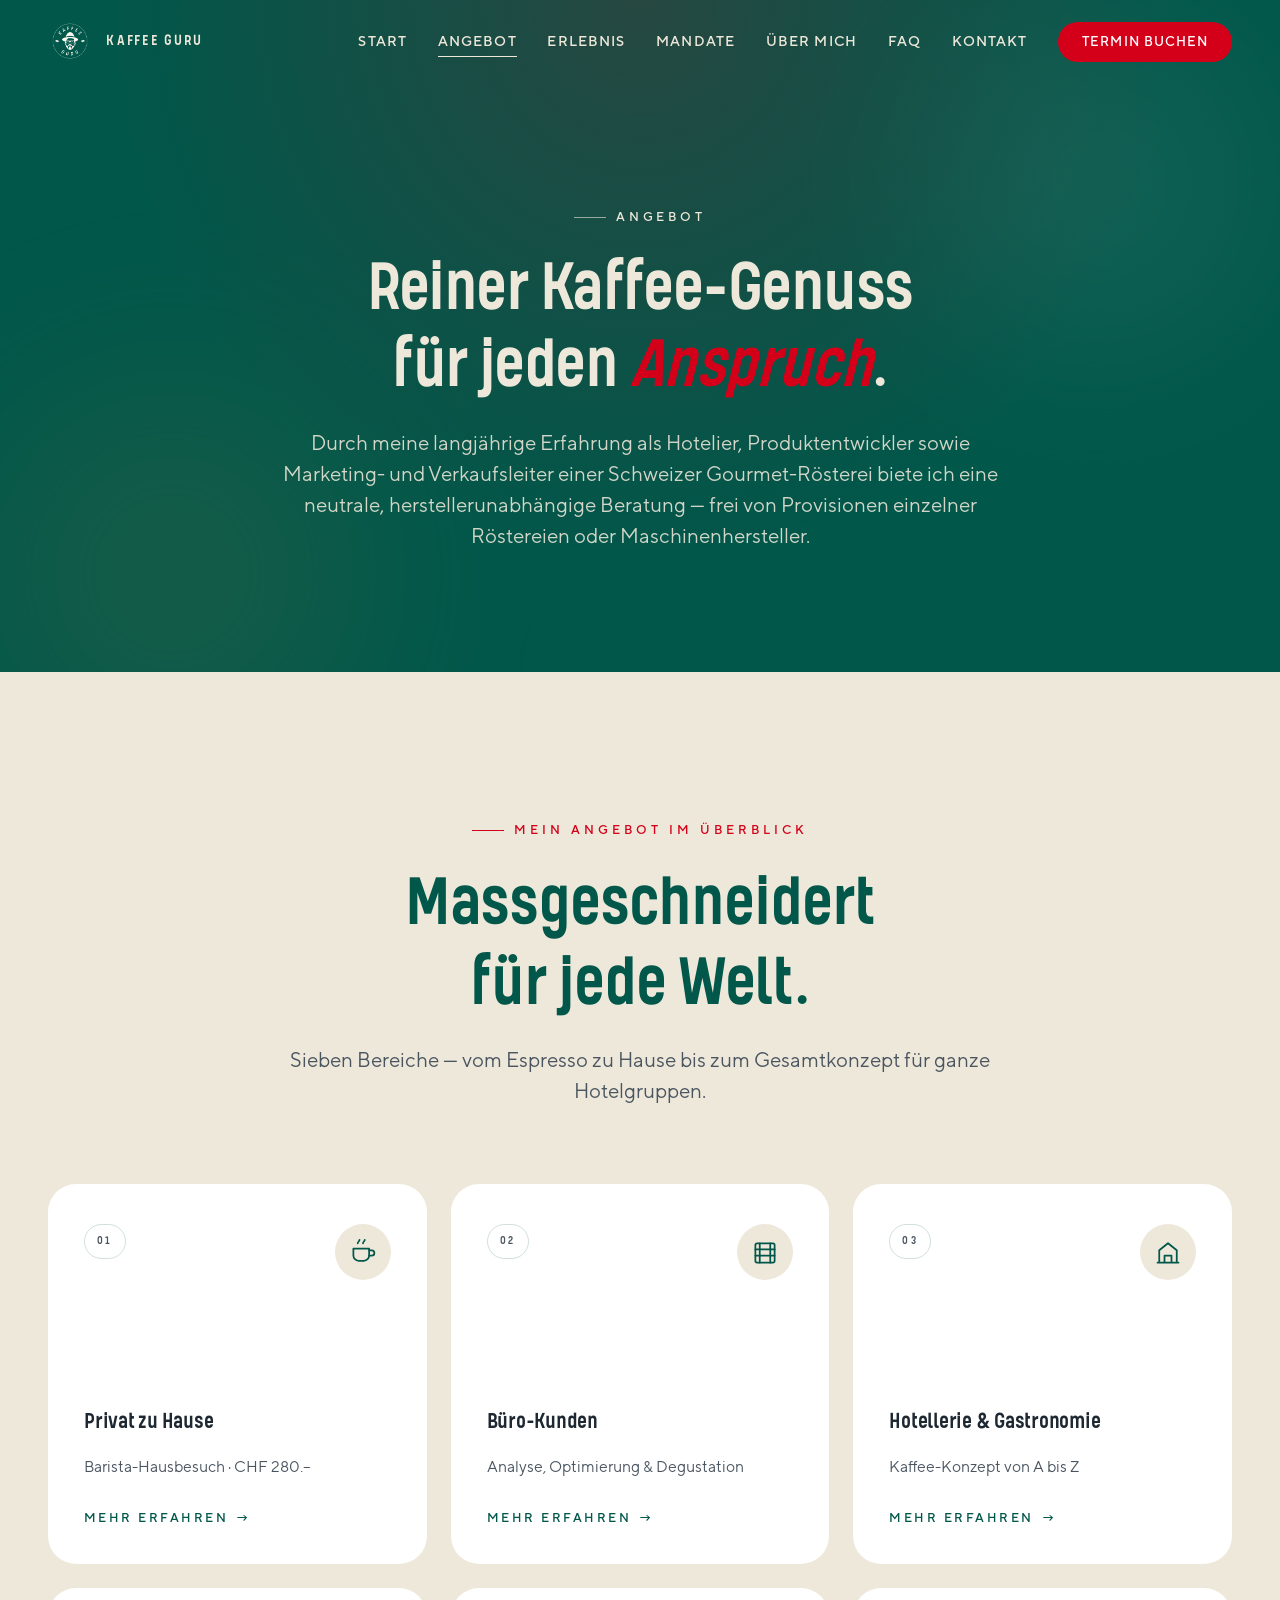
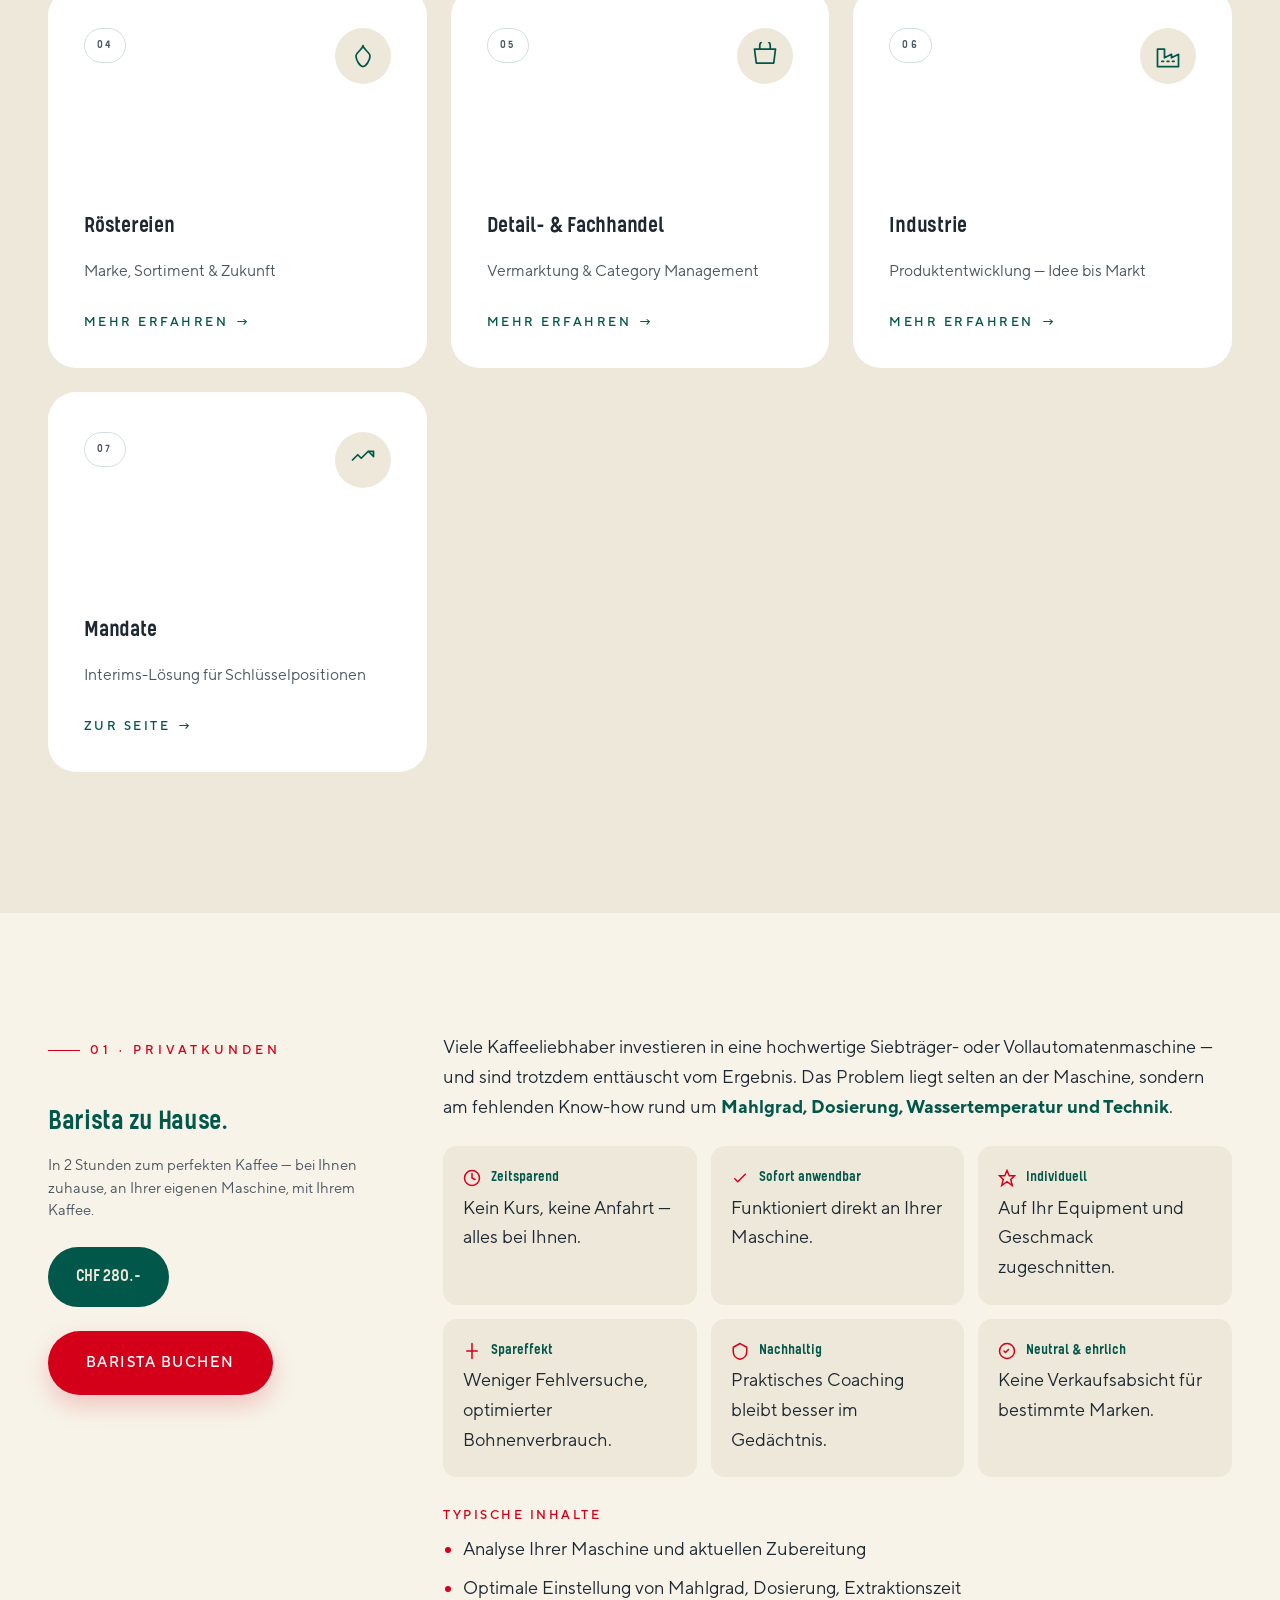
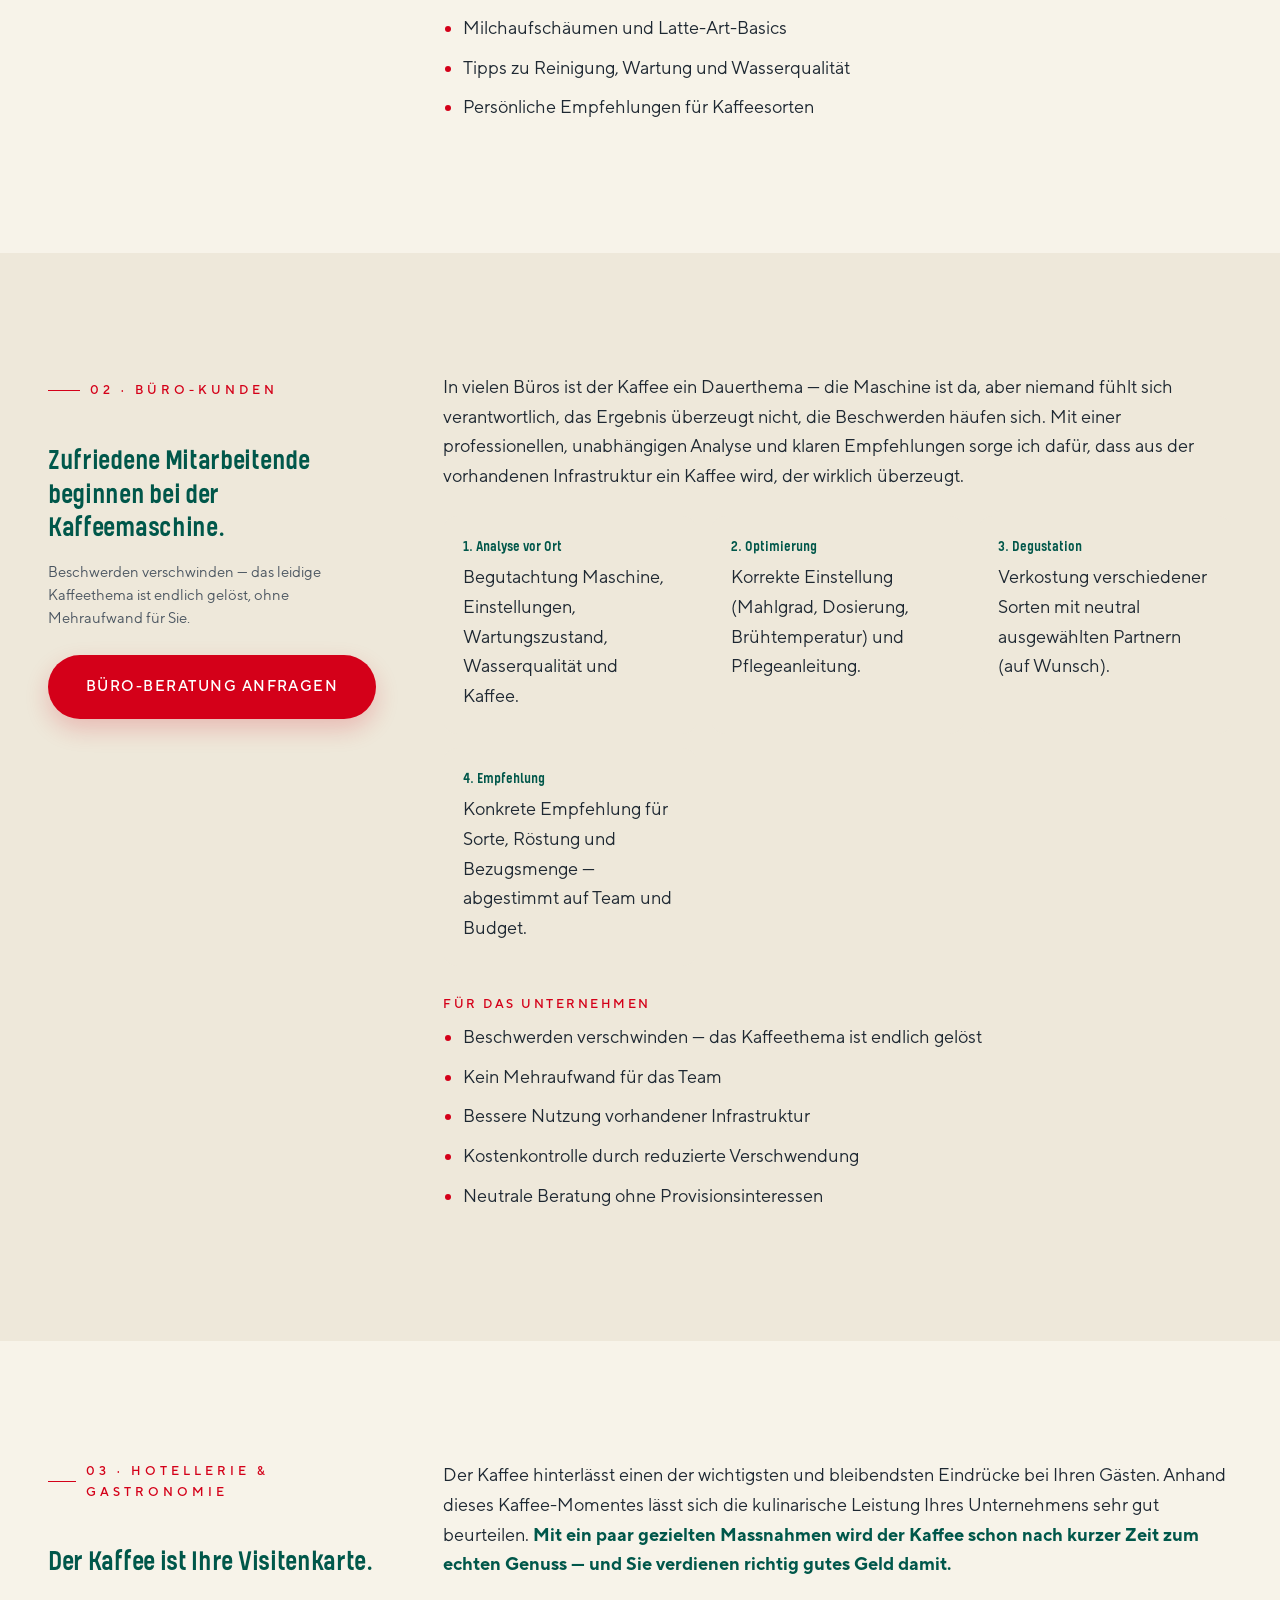
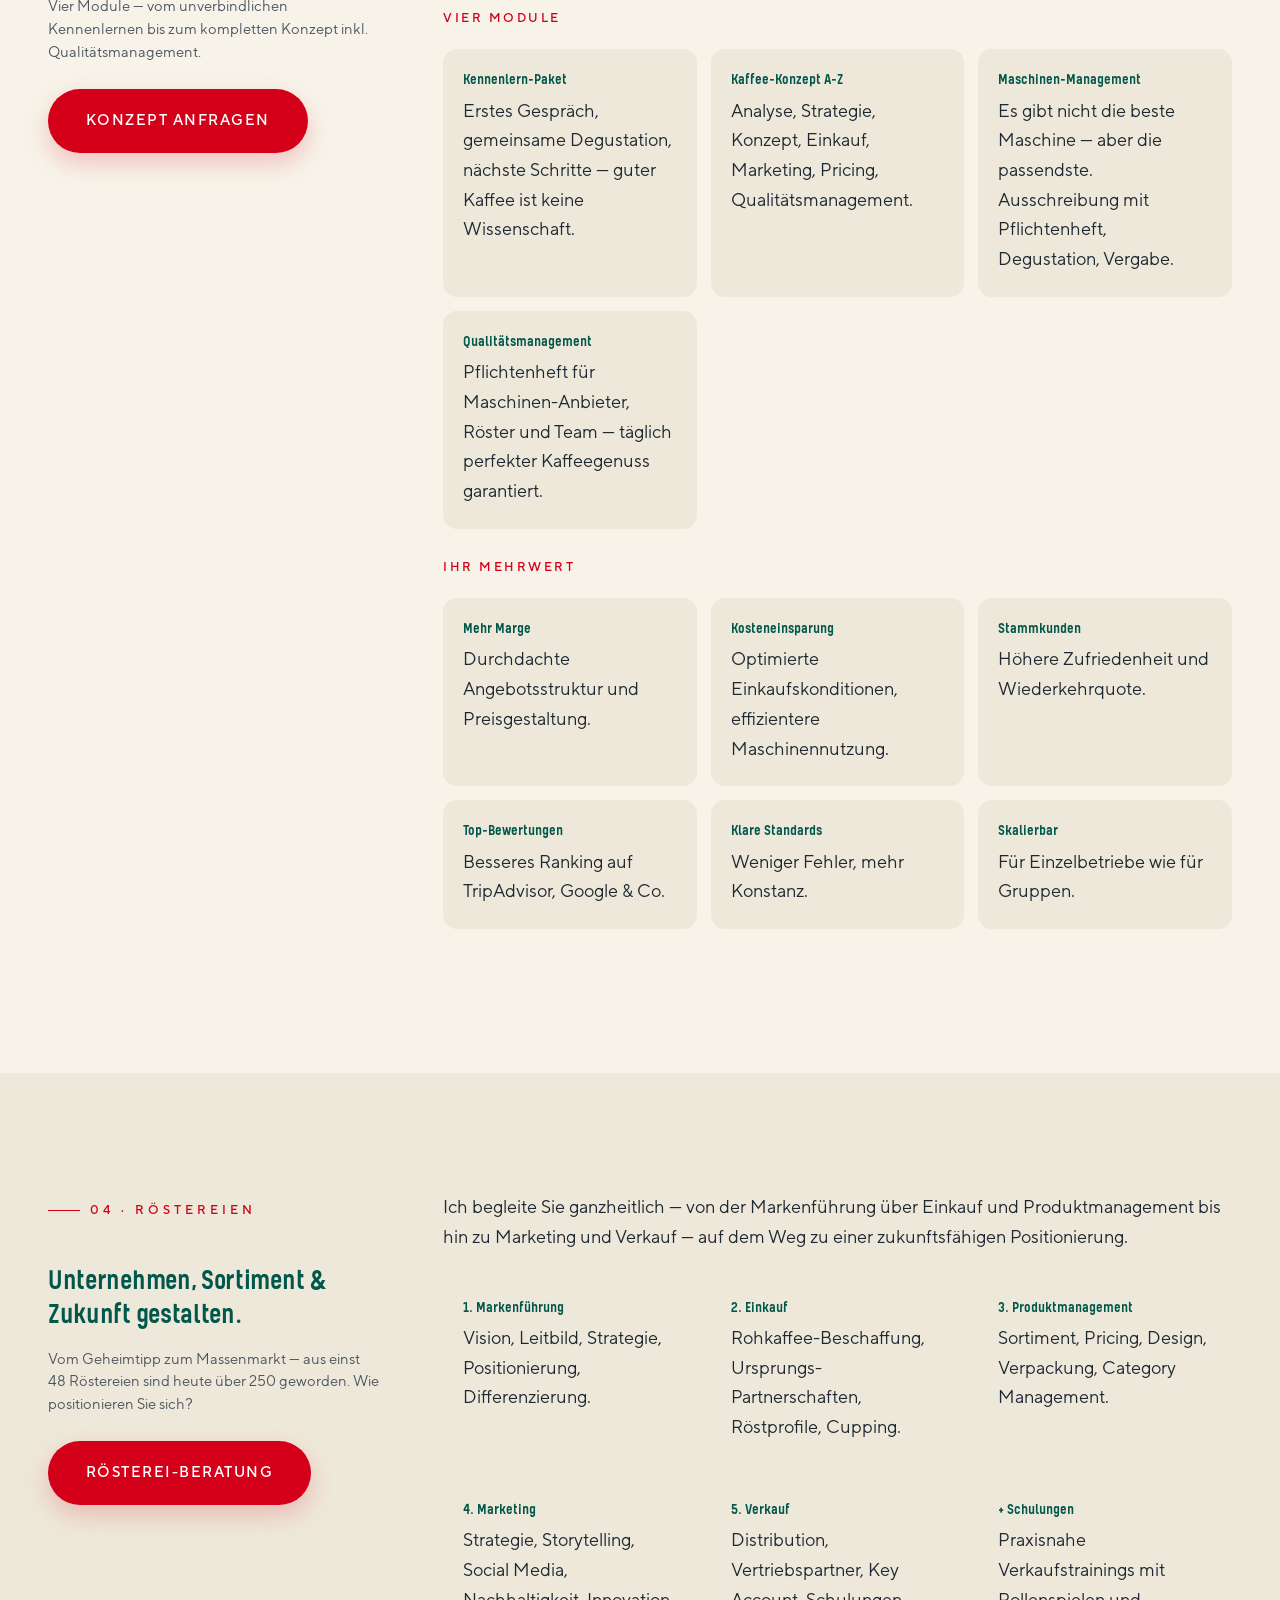
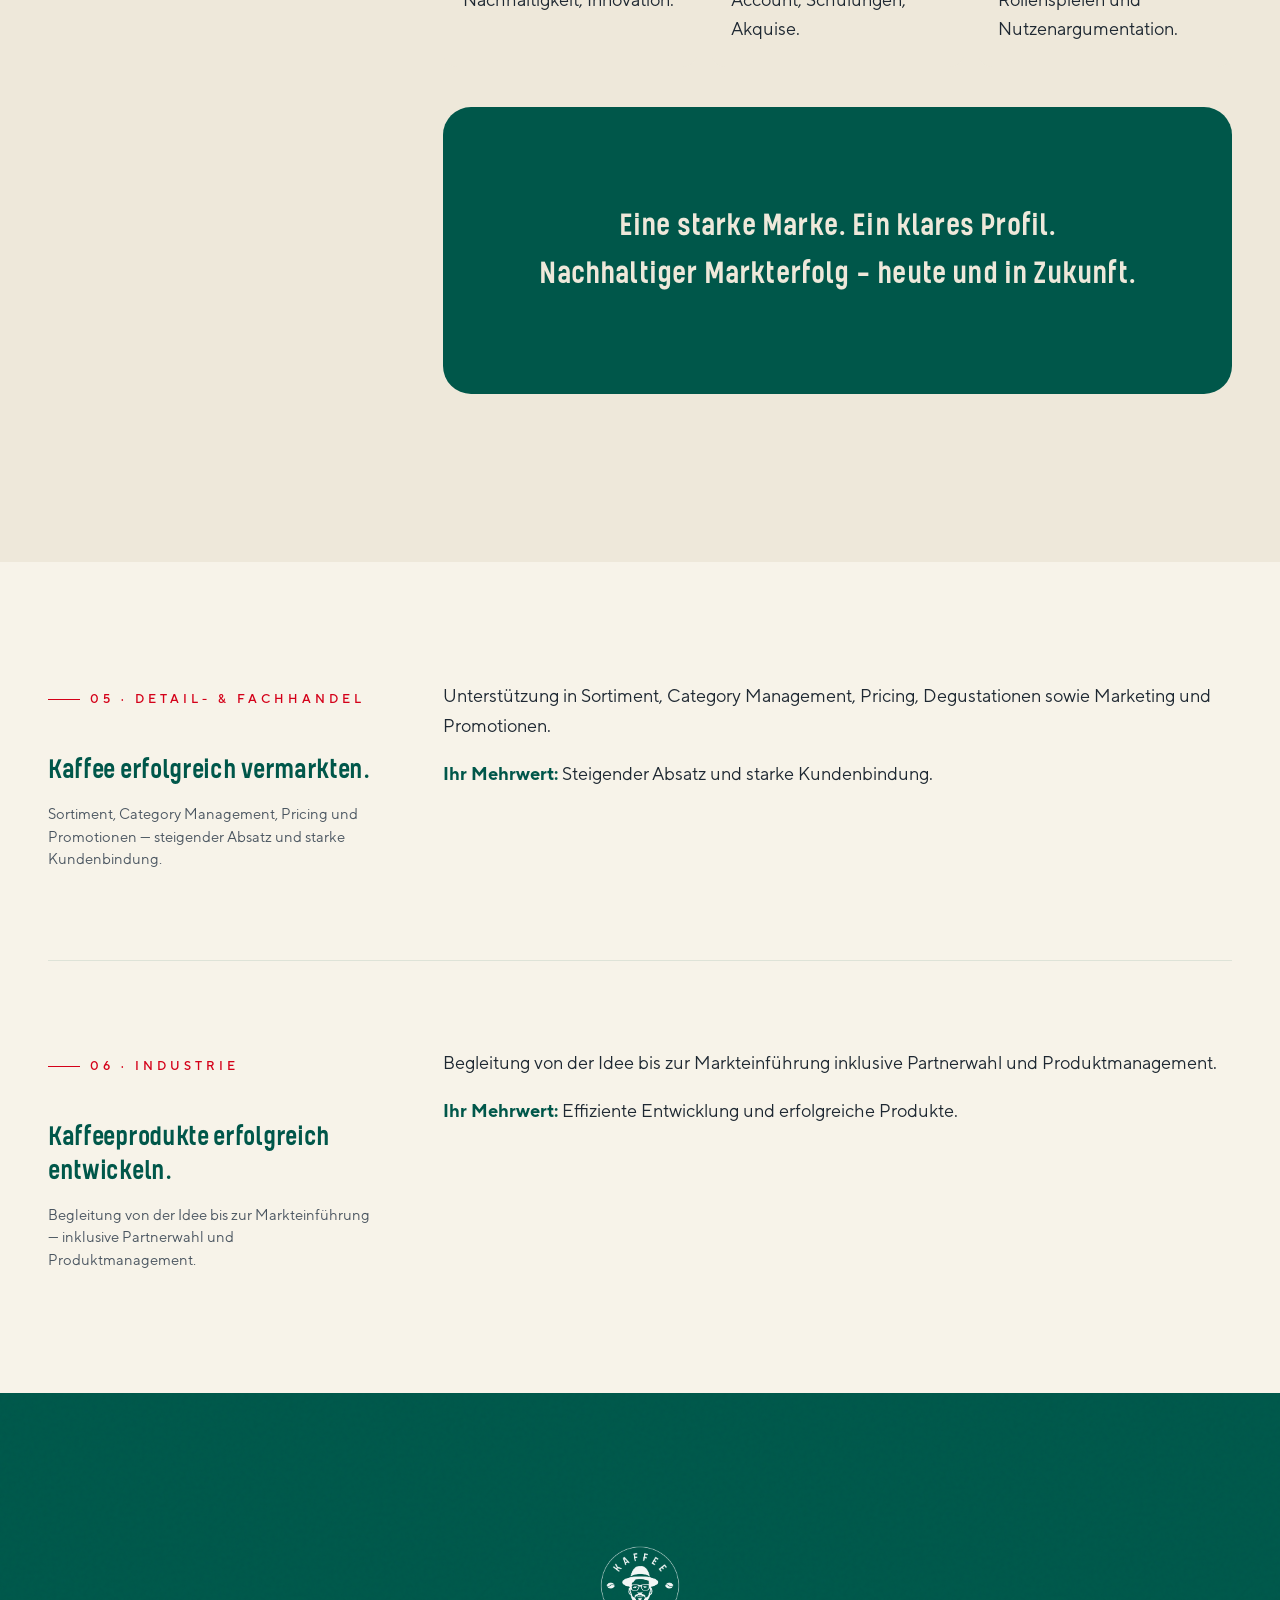
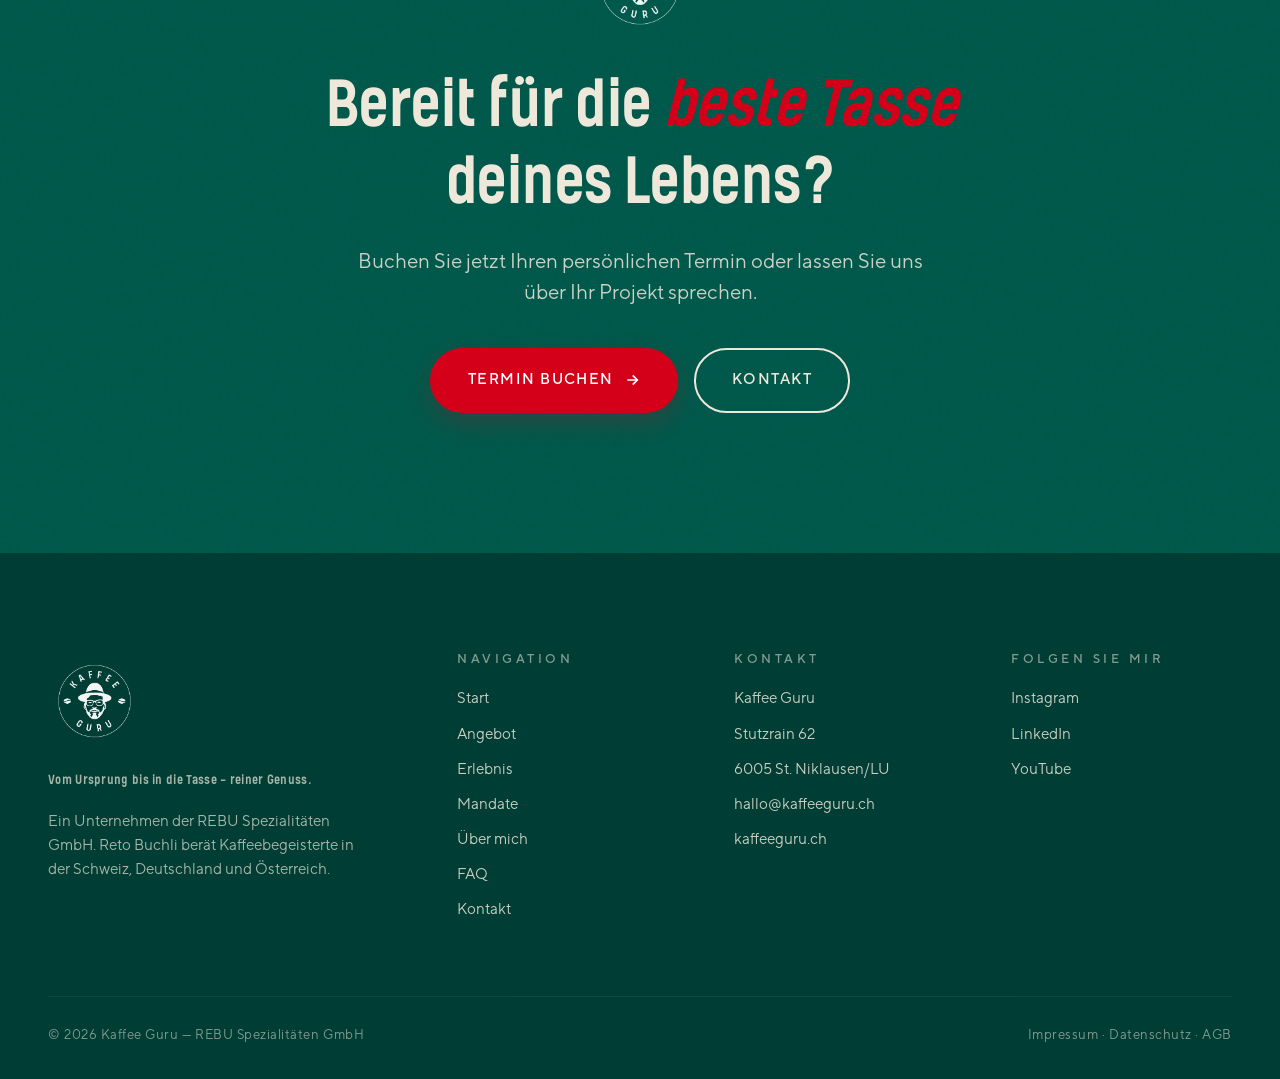
==== commit d986e9a3: "Logo lesbar auf grünem Hero + Stats-Sektion mit Espresso-Werten" ====
--- a/angebot.html
+++ b/angebot.html
@@ -6,7 +6,7 @@
   <title>Angebot — Kaffee Guru | Beratung & Coaching</title>
   <meta name="description" content="Neutrale, herstellerunabhängige Kaffeeberatung für Privat, Büro, Hotellerie, Gastronomie, Röstereien, Handel und Industrie." />
   <link rel="icon" href="assets/images/logo.png" type="image/png" />
-  <link rel="stylesheet" href="css/styles.css?v=7" />
+  <link rel="stylesheet" href="css/styles.css?v=8" />
 </head>
 <body>
 
@@ -390,6 +390,6 @@
     </div>
   </footer>
 
-  <script src="js/script.js?v=7"></script>
+  <script src="js/script.js?v=8"></script>
 </body>
 </html>
--- a/css/styles.css
+++ b/css/styles.css
@@ -274,9 +274,14 @@
 .nav__brand img {
   height: 46px;
   width: auto;
-  transition: transform var(--t) var(--ease-spring);
+  transition: transform var(--t) var(--ease-spring), filter 0.4s var(--ease);
 }
 .nav__brand:hover img { transform: rotate(-5deg) scale(1.05); }
+
+/* Auf grünem Hero (is-light, nicht gescrollt) → Logo wird beige */
+.site-header.is-light:not(.is-scrolled) .nav__brand img {
+  filter: brightness(0) invert(0.94) sepia(0.18) saturate(0.6) hue-rotate(8deg);
+}
 
 .nav__menu {
   display: flex;
